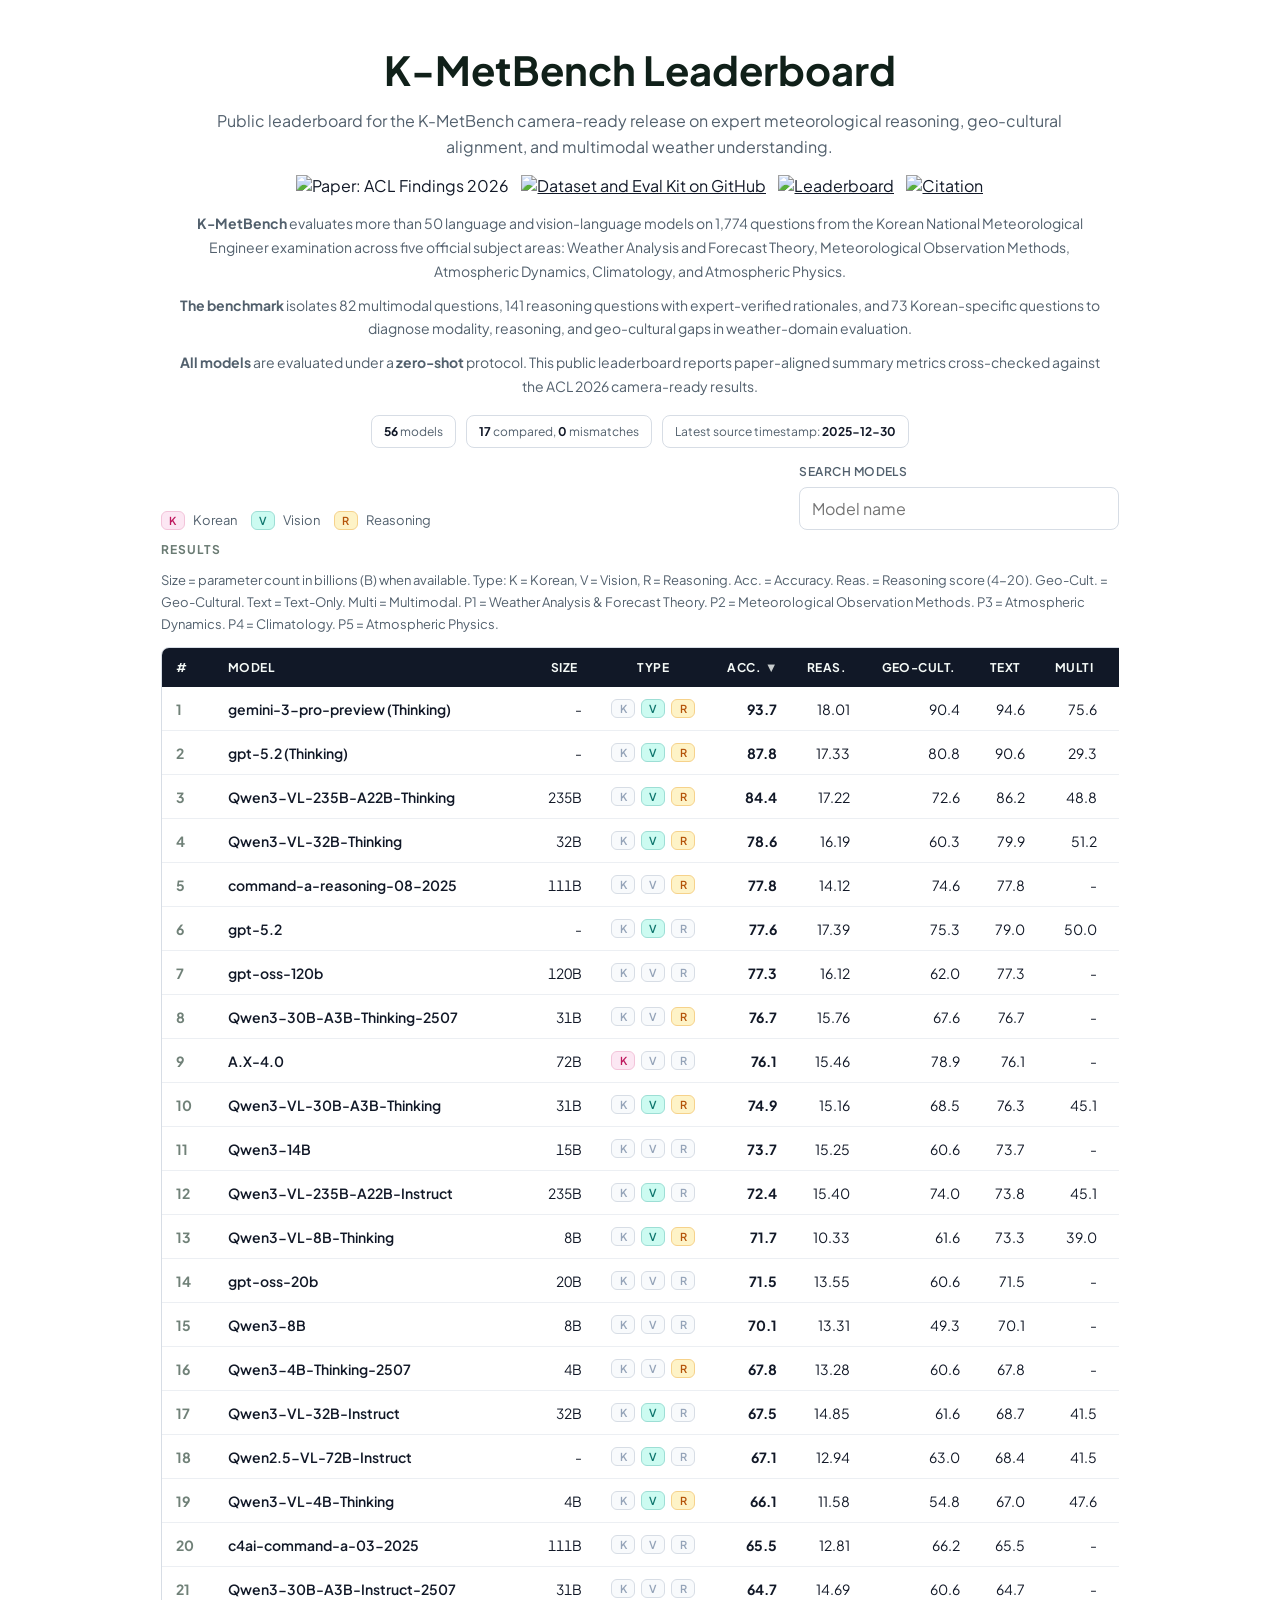
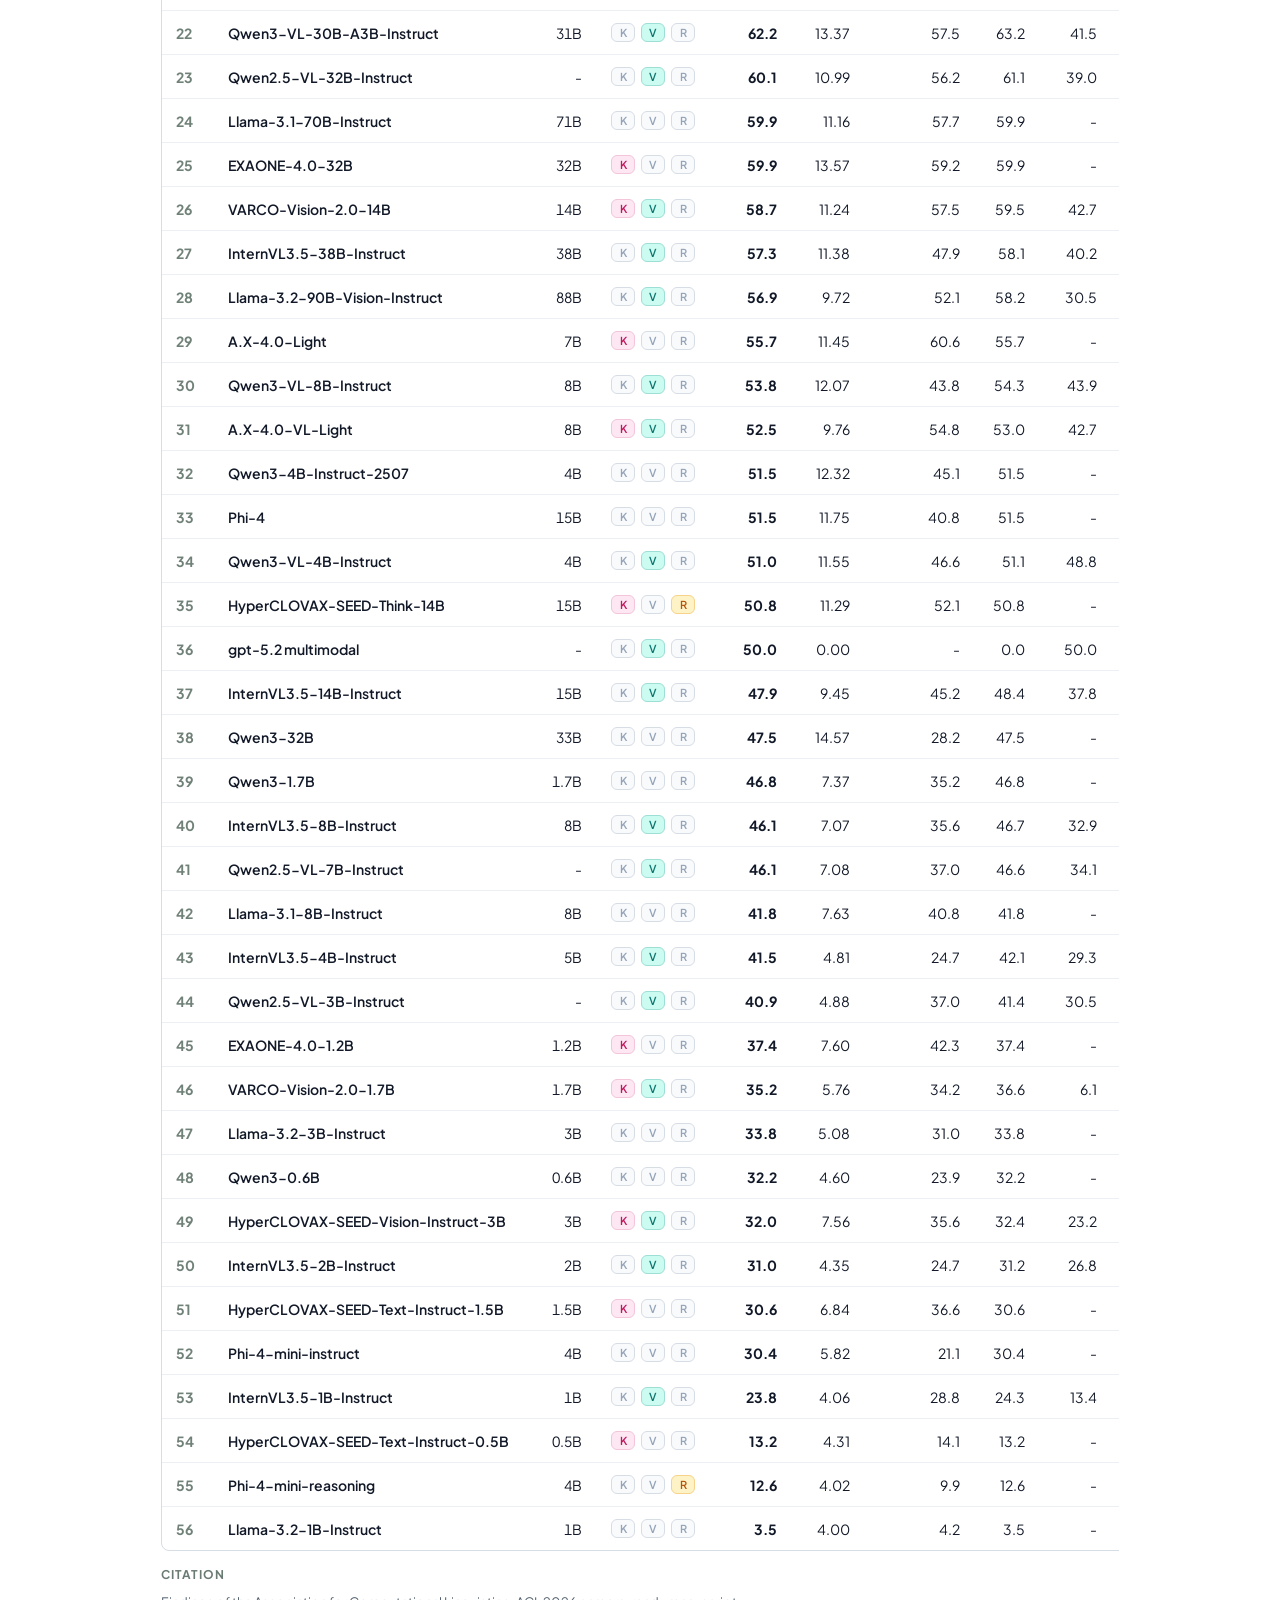
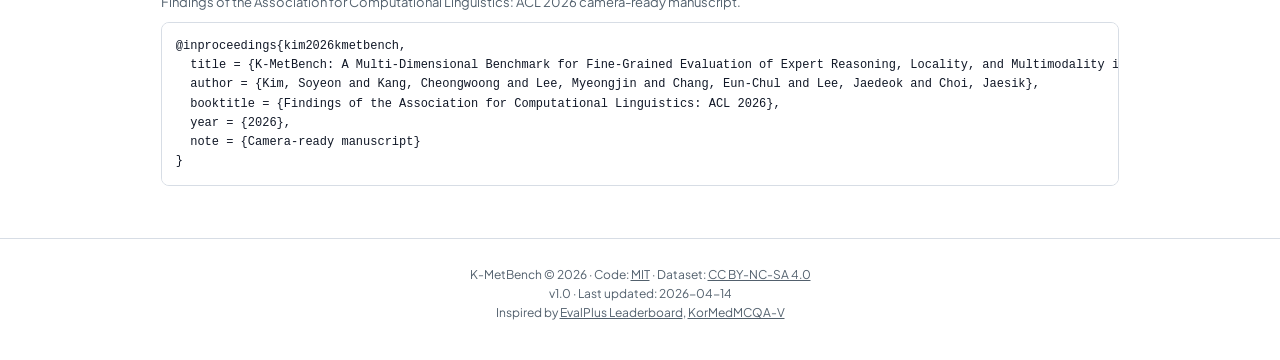
==== index.html @ 6b0b4abe "Update leaderboard copy, type tags, and size column" ====
<!DOCTYPE html>
<html lang="en">
  <head>
    <meta charset="utf-8" />
    <meta name="viewport" content="width=device-width, initial-scale=1" />
    <title>K-MetBench Leaderboard</title>
    <link rel="preconnect" href="https://fonts.googleapis.com" />
    <link rel="preconnect" href="https://fonts.gstatic.com" crossorigin />
    <link
      href="https://fonts.googleapis.com/css2?family=Plus+Jakarta+Sans:wght@400;500;600;700&display=swap"
      rel="stylesheet"
    />
    <link rel="stylesheet" href="./site.css" />
  </head>
  <body>
    <main id="content" class="page-shell">
      <h1>K-MetBench Leaderboard</h1>
      <p class="subtitle">
        Public leaderboard for the K-MetBench camera-ready release on expert meteorological
        reasoning, geo-cultural alignment, and multimodal weather understanding.
      </p>

      <div class="badge-row" aria-label="Resource links">
        <span class="badge-image">
          <img
            src="https://img.shields.io/badge/Paper-ACL_Findings_2026-B31B1B.svg?style=for-the-badge"
            alt="Paper: ACL Findings 2026"
          />
        </span>
        <a href="https://github.com/kmetbench/kmetbench-release">
          <img
            src="https://img.shields.io/badge/Dataset%2BEval-GitHub-181717.svg?style=for-the-badge"
            alt="Dataset and Eval Kit on GitHub"
          />
        </a>
        <a href="https://github.com/kmetbench/kmetbench.github.io">
          <img
            src="https://img.shields.io/badge/Leaderboard-GitHub_Pages-0f766e.svg?style=for-the-badge"
            alt="Leaderboard"
          />
        </a>
        <a href="#citation">
          <img
            src="https://img.shields.io/badge/Citation-BibTeX-2563eb.svg?style=for-the-badge"
            alt="Citation"
          />
        </a>
      </div>

      <section class="intro-copy" aria-label="Benchmark overview">
        <p>
          <strong>K-MetBench</strong> evaluates more than 50 language and vision-language models on
          1,774 questions from the Korean National Meteorological Engineer examination across five
          official subject areas: Weather Analysis and Forecast Theory, Meteorological Observation
          Methods, Atmospheric Dynamics, Climatology, and Atmospheric Physics.
        </p>
        <p>
          <strong>The benchmark</strong> isolates 82 multimodal questions, 141 reasoning questions
          with expert-verified rationales, and 73 Korean-specific questions to diagnose modality,
          reasoning, and geo-cultural gaps in weather-domain evaluation.
        </p>
        <p>
          <strong>All models</strong> are evaluated under a <strong>zero-shot</strong> protocol.
          This public leaderboard reports paper-aligned summary metrics cross-checked against the
          ACL 2026 camera-ready results.
        </p>
      </section>

      <div class="meta-strip" id="meta-strip"></div>

      <section class="results-section" aria-labelledby="results-heading">
        <div class="controls-row">
          <div class="legend" aria-label="Type tags">
            <span class="legend-entry"><span class="type-pill type-pill--k">K</span> Korean</span>
            <span class="legend-entry"><span class="type-pill type-pill--v">V</span> Vision</span>
            <span class="legend-entry"
              ><span class="type-pill type-pill--r">R</span> Reasoning</span
            >
          </div>
          <label class="search">
            <span>Search models</span>
            <input id="search-input" type="search" placeholder="Model name" />
          </label>
        </div>

        <div class="section-label" id="results-heading">Results</div>
        <p class="results-note">
          Size = parameter count in billions (B) when available. Type: K = Korean, V = Vision, R =
          Reasoning. Acc. = Accuracy. Reas. = Reasoning score (4-20). Geo-Cult. = Geo-Cultural.
          Text = Text-Only. Multi = Multimodal. P1 = Weather Analysis &amp; Forecast Theory. P2 =
          Meteorological Observation Methods. P3 = Atmospheric Dynamics. P4 = Climatology. P5 =
          Atmospheric Physics.
        </p>

        <div class="table-scroll-wrapper">
          <table id="lb-table">
            <thead>
              <tr>
                <th data-sort="rank">#<span class="sort-arrow"></span></th>
                <th data-sort="display_model_name">Model<span class="sort-arrow"></span></th>
                <th data-sort="model_size_b">Size<span class="sort-arrow"></span></th>
                <th class="type-header">Type</th>
                <th data-sort="accuracy_pct">Acc.<span class="sort-arrow"></span></th>
                <th data-sort="reasoning_total">Reas.<span class="sort-arrow"></span></th>
                <th data-sort="korean_pct">Geo-Cult.<span class="sort-arrow"></span></th>
                <th data-sort="text_pct">Text<span class="sort-arrow"></span></th>
                <th data-sort="multimodal_pct">Multi<span class="sort-arrow"></span></th>
                <th data-sort="part1_pct">P1<span class="sort-arrow"></span></th>
                <th data-sort="part2_pct">P2<span class="sort-arrow"></span></th>
                <th data-sort="part3_pct">P3<span class="sort-arrow"></span></th>
                <th data-sort="part4_pct">P4<span class="sort-arrow"></span></th>
                <th data-sort="part5_pct">P5<span class="sort-arrow"></span></th>
              </tr>
            </thead>
            <tbody id="leaderboard-body"></tbody>
          </table>
        </div>
      </section>

      <section class="citation-section" id="citation" aria-labelledby="citation-heading">
        <div class="section-label" id="citation-heading">Citation</div>
        <p class="citation-note">
          Findings of the Association for Computational Linguistics: ACL 2026 camera-ready
          manuscript.
        </p>
        <pre id="citation-block"></pre>
      </section>
    </main>

    <footer class="footer">
      <p>
        K-MetBench &copy; 2026 &middot; Code:
        <a href="https://github.com/kmetbench/kmetbench-release/blob/main/LICENSE">MIT</a>
        &middot; Dataset:
        <a href="https://huggingface.co/datasets/soyeonbot/K-MetBench">CC BY-NC-SA 4.0</a>
      </p>
      <p>v1.0 &middot; Last updated: 2026-04-14</p>
      <p>
        Inspired by
        <a href="https://evalplus.github.io/leaderboard.html">EvalPlus Leaderboard</a>,
        <a href="https://kormedmcqa-v.github.io/">KorMedMCQA-V</a>
      </p>
    </footer>

    <script src="./site.js" defer></script>
  </body>
</html>
---- site.css ----
:root {
  color-scheme: light;
  --bg: #ffffff;
  --surface: #ffffff;
  --surface-soft: #f6f7f8;
  --ink: #111827;
  --muted: #52606d;
  --line: #d7dde5;
  --header: #111827;
  --header-hover: #1f2937;
  --accent: #0f766e;
  --korean: #be185d;
  --vision: #0f766e;
  --reasoning: #b45309;
  --ok: #0f766e;
  --warn: #b91c1c;
}

* {
  box-sizing: border-box;
}

body {
  margin: 0;
  font-family: "Plus Jakarta Sans", Inter, "Noto Sans KR", Arial, sans-serif;
  background: var(--bg);
  color: var(--ink);
}

a {
  color: inherit;
}

.page-shell {
  width: min(78%, 1380px);
  margin: 0 auto;
  padding: 48px 20px 28px;
  display: flex;
  flex-direction: column;
  align-items: center;
  gap: 16px;
}

h1 {
  margin: 0;
  text-align: center;
  font-size: 40px;
  line-height: 1.1;
  font-weight: 700;
  color: #102019;
}

.subtitle,
.intro-copy,
.results-note,
.citation-note,
.footer p {
  color: var(--muted);
}

.subtitle {
  margin: 0;
  max-width: 880px;
  text-align: center;
  font-size: 16px;
  line-height: 1.6;
}

.badge-row {
  display: flex;
  flex-wrap: wrap;
  justify-content: center;
  gap: 12px;
}

.badge-row a,
.badge-image {
  display: inline-flex;
}

.badge-row img {
  max-width: 100%;
  height: auto;
}

.intro-copy,
.meta-strip,
.results-section,
.citation-section {
  width: 100%;
}

.intro-copy {
  max-width: 920px;
  display: flex;
  flex-direction: column;
  gap: 10px;
}

.intro-copy p {
  margin: 0;
  font-size: 14px;
  line-height: 1.7;
  text-align: center;
}

.meta-strip {
  display: flex;
  flex-wrap: wrap;
  justify-content: center;
  gap: 10px;
}

.meta-pill {
  border: 1px solid var(--line);
  border-radius: 8px;
  background: var(--surface);
  padding: 8px 12px;
  font-size: 12px;
  color: var(--muted);
}

.meta-pill strong {
  color: var(--ink);
}

.meta-pill__status {
  color: var(--ok);
  font-weight: 700;
  text-transform: uppercase;
}

.meta-pill__status.is-mismatch {
  color: var(--warn);
}

.results-section,
.citation-section {
  display: flex;
  flex-direction: column;
  gap: 12px;
}

.controls-row {
  display: flex;
  justify-content: space-between;
  align-items: flex-end;
  gap: 16px;
  flex-wrap: wrap;
}

.legend {
  display: flex;
  flex-wrap: wrap;
  gap: 14px;
  font-size: 13px;
  color: var(--muted);
}

.legend-entry {
  display: inline-flex;
  align-items: center;
  gap: 8px;
}

.search {
  width: min(320px, 100%);
}

.search span {
  display: block;
  margin-bottom: 8px;
  font-size: 12px;
  font-weight: 600;
  letter-spacing: 0.04em;
  text-transform: uppercase;
  color: var(--muted);
}

.search input {
  width: 100%;
  border: 1px solid var(--line);
  border-radius: 8px;
  background: var(--surface);
  padding: 10px 12px;
  font: inherit;
  color: var(--ink);
}

.section-label {
  font-size: 12px;
  font-weight: 700;
  letter-spacing: 0.08em;
  text-transform: uppercase;
  color: #6a7b73;
}

.results-note {
  margin: 0;
  font-size: 13px;
  line-height: 1.7;
}

.table-scroll-wrapper {
  width: 100%;
  overflow-x: auto;
}

#lb-table {
  width: 100%;
  min-width: 1260px;
  border-collapse: separate;
  border-spacing: 0;
  border: 1px solid var(--line);
  border-radius: 8px;
  overflow: hidden;
  background: var(--surface);
}

#lb-table thead th {
  background: var(--header);
  color: #f5faf7;
  font-size: 12px;
  font-weight: 700;
  letter-spacing: 0.04em;
  text-transform: uppercase;
  padding: 12px 14px;
  border: 0;
  white-space: nowrap;
  text-align: right;
  cursor: pointer;
  user-select: none;
}

#lb-table thead th:hover {
  background: var(--header-hover);
}

#lb-table thead th:nth-child(1),
#lb-table thead th:nth-child(2) {
  text-align: left;
}

#lb-table thead th:nth-child(3) {
  text-align: right;
}

#lb-table thead th.type-header {
  text-align: center;
  cursor: default;
}

#lb-table tbody td {
  padding: 12px 14px;
  border-bottom: 1px solid #eceff3;
  vertical-align: middle;
  text-align: right;
  font-size: 14px;
  white-space: nowrap;
}

#lb-table tbody td:nth-child(1),
#lb-table tbody td:nth-child(2) {
  text-align: left;
}

#lb-table tbody td.size-cell {
  font-variant-numeric: tabular-nums;
}

#lb-table tbody td.type-cell {
  text-align: center;
}

#lb-table tbody tr:hover {
  background: var(--surface-soft);
}

#lb-table tbody tr:last-child td {
  border-bottom: 0;
}

.sort-arrow {
  margin-left: 4px;
  font-size: 10px;
  opacity: 0.8;
}

.rank-cell {
  width: 52px;
  color: #708178;
  font-weight: 700;
}

.model-cell {
  min-width: 250px;
}

.model-name {
  display: block;
  font-weight: 600;
  color: var(--ink);
}

.type-tags {
  display: flex;
  flex-wrap: wrap;
  justify-content: center;
  gap: 6px;
}

.type-pill {
  display: inline-flex;
  align-items: center;
  justify-content: center;
  border-radius: 6px;
  min-width: 24px;
  padding: 2px 7px;
  border: 1px solid var(--line);
  font-size: 11px;
  font-weight: 600;
}

.type-pill--k {
  border-color: #f3c4da;
  background: #fce7f3;
  color: var(--korean);
}

.type-pill--v {
  border-color: #9dded5;
  background: #ccfbf1;
  color: var(--vision);
}

.type-pill--r {
  border-color: #f6d28b;
  background: #fef3c7;
  color: var(--reasoning);
}

.type-pill--off {
  background: #f8fafc;
  color: #94a3b8;
}

.metric-strong {
  font-weight: 700;
}

.muted {
  color: var(--muted);
}

.citation-note {
  margin: 0;
  font-size: 13px;
}

#citation-block {
  margin: 0;
  width: 100%;
  overflow-x: auto;
  border: 1px solid var(--line);
  border-radius: 8px;
  background: var(--surface);
  padding: 14px;
  font-family: ui-monospace, SFMono-Regular, Menlo, Consolas, monospace;
  font-size: 12px;
  line-height: 1.6;
}

.footer {
  border-top: 1px solid var(--line);
  width: 100%;
  margin-top: 24px;
  padding: 24px 20px 36px;
  text-align: center;
}

.footer p {
  margin: 4px 0;
  font-size: 12px;
}

@media (max-width: 1200px) {
  .page-shell {
    width: min(96%, 1380px);
  }
}

@media (max-width: 720px) {
  .page-shell {
    padding: 32px 14px 20px;
    gap: 14px;
  }

  h1 {
    font-size: 30px;
  }

  .subtitle {
    font-size: 14px;
  }

  .intro-copy p,
  .results-note {
    font-size: 13px;
  }

  .controls-row {
    align-items: stretch;
  }

  .search {
    width: 100%;
  }

  #lb-table tbody td,
  #lb-table thead th {
    padding: 10px 12px;
  }
}
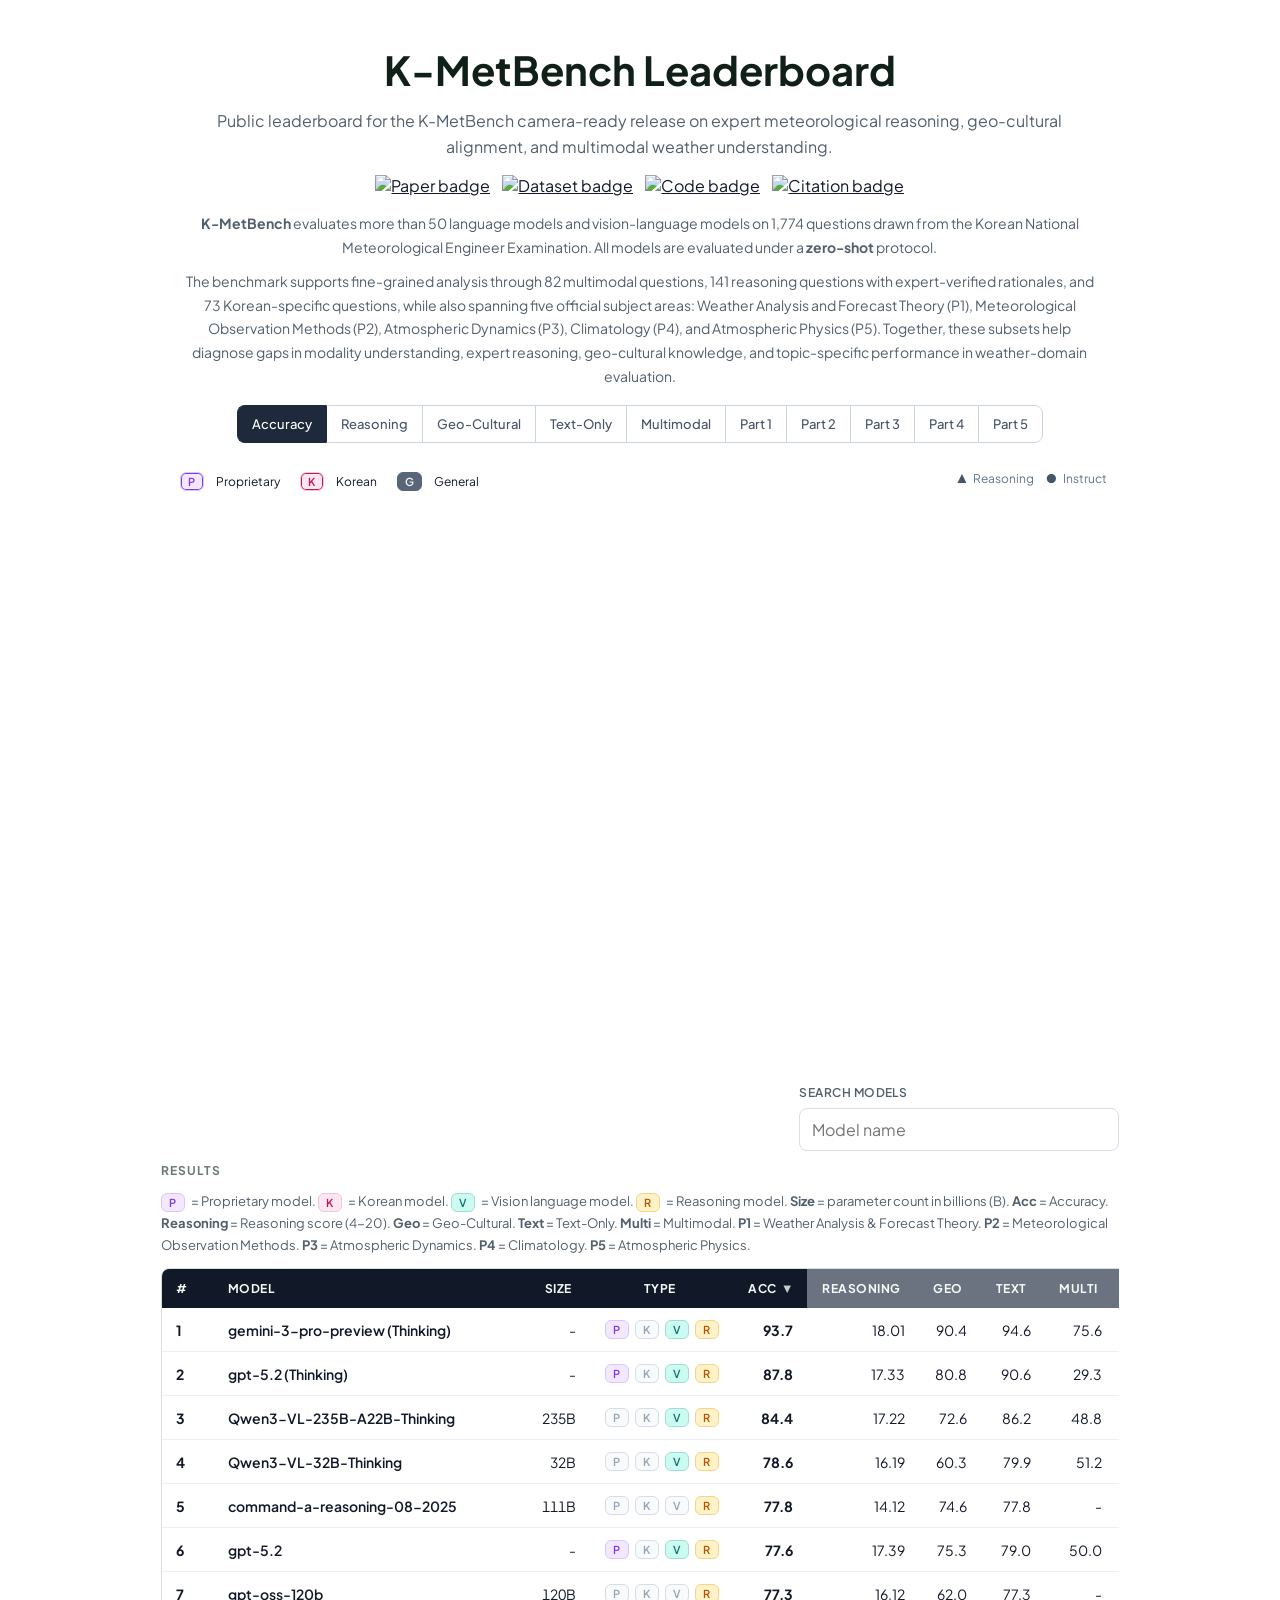
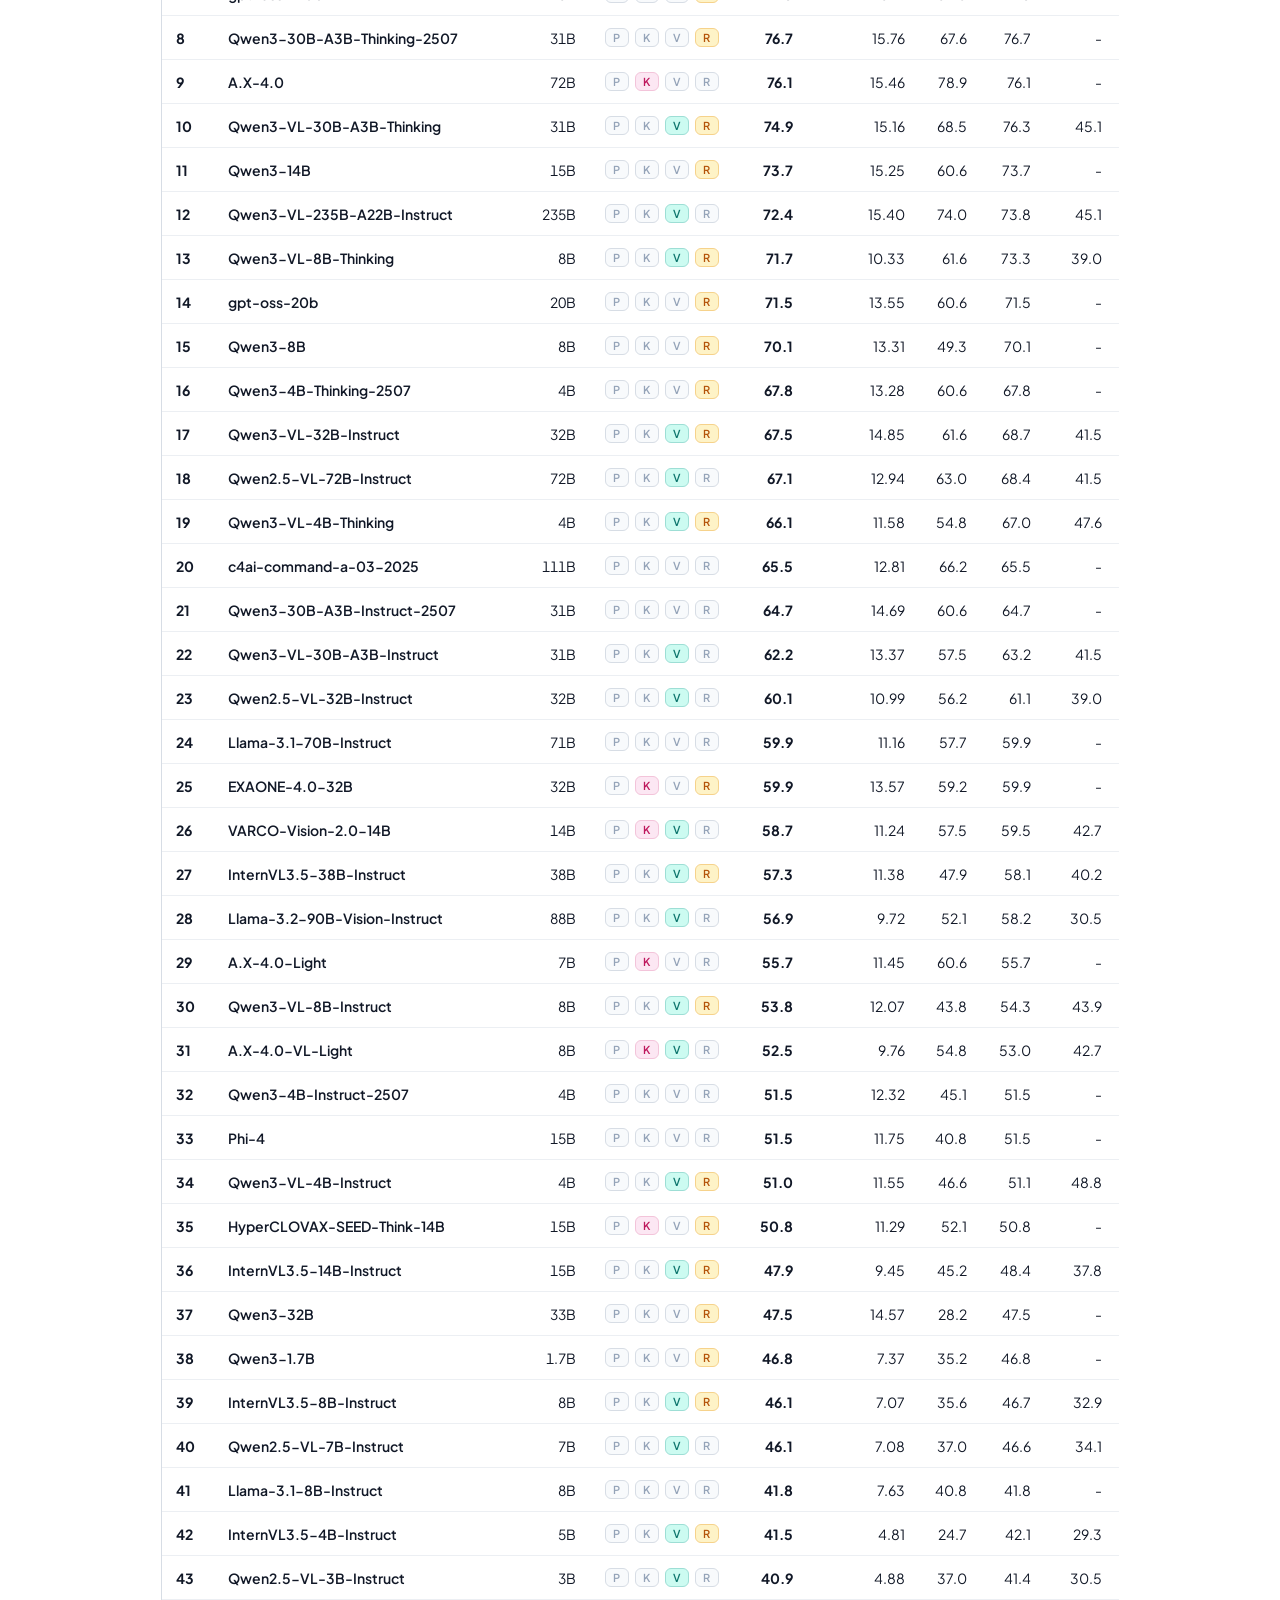
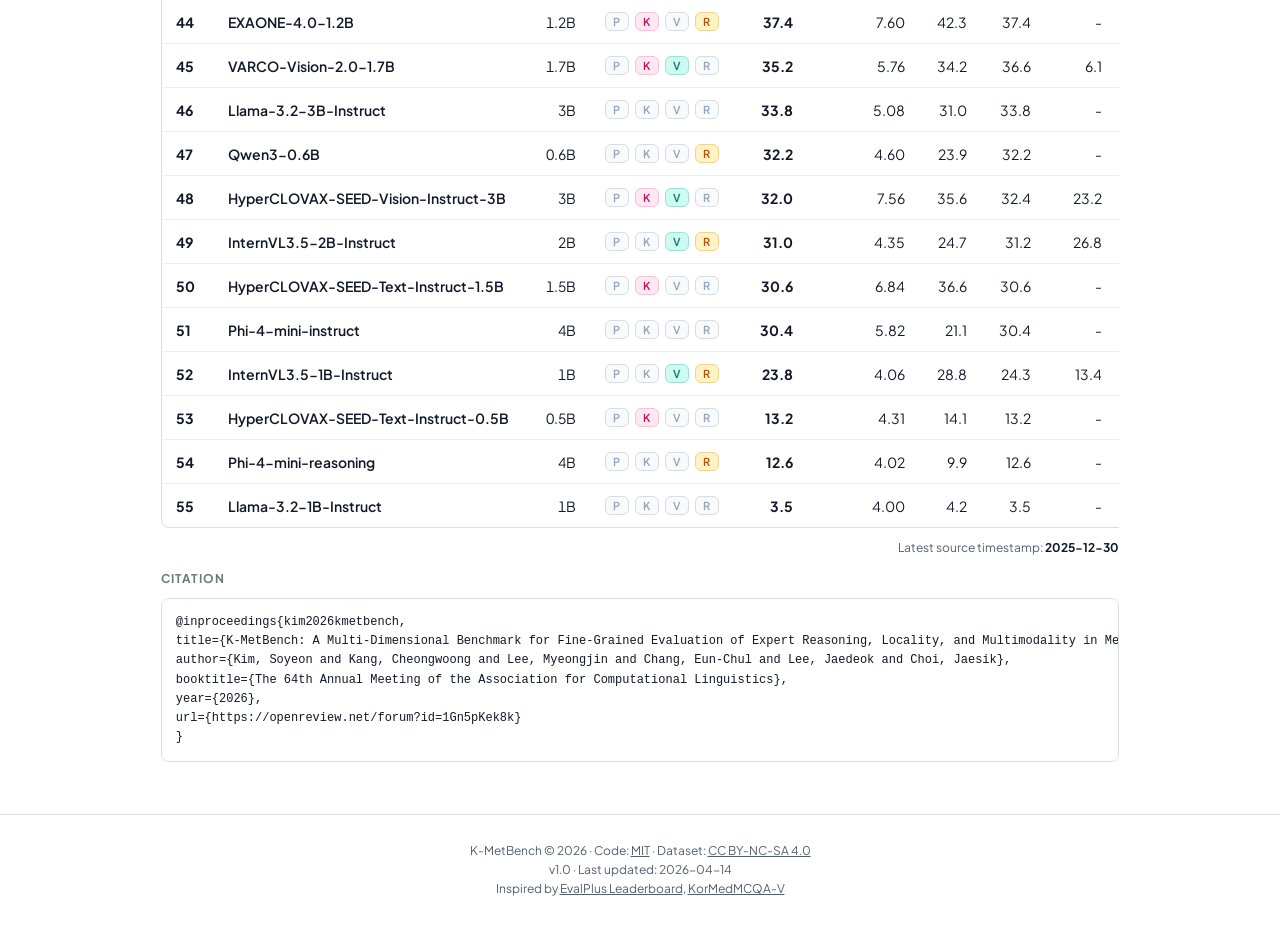
==== commit 0a0d50f0: "feat: update leaderboard site" ====
--- a/index.html
+++ b/index.html
@@ -10,6 +10,7 @@
       href="https://fonts.googleapis.com/css2?family=Plus+Jakarta+Sans:wght@400;500;600;700&display=swap"
       rel="stylesheet"
     />
+    <script src="https://cdn.jsdelivr.net/npm/echarts@5.5.1/dist/echarts.min.js"></script>
     <link rel="stylesheet" href="./site.css" />
   </head>
   <body>
@@ -21,76 +22,115 @@
       </p>
 
       <div class="badge-row" aria-label="Resource links">
-        <span class="badge-image">
+        <a href="https://openreview.net/forum?id=1Gn5pKek8k">
           <img
-            src="https://img.shields.io/badge/Paper-ACL_Findings_2026-B31B1B.svg?style=for-the-badge"
-            alt="Paper: ACL Findings 2026"
+            src="https://img.shields.io/badge/Paper-ACL%202026-4285F4.svg?style=for-the-badge"
+            alt="Paper badge"
           />
-        </span>
+        </a>
+        <a href="https://huggingface.co/datasets/soyeonbot/K-MetBench">
+          <img
+            src="https://img.shields.io/badge/Dataset-HuggingFace-EA4335.svg?style=for-the-badge"
+            alt="Dataset badge"
+          />
+        </a>
         <a href="https://github.com/kmetbench/kmetbench-release">
           <img
-            src="https://img.shields.io/badge/Dataset%2BEval-GitHub-181717.svg?style=for-the-badge"
-            alt="Dataset and Eval Kit on GitHub"
-          />
-        </a>
-        <a href="https://github.com/kmetbench/kmetbench.github.io">
-          <img
-            src="https://img.shields.io/badge/Leaderboard-GitHub_Pages-0f766e.svg?style=for-the-badge"
-            alt="Leaderboard"
+            src="https://img.shields.io/badge/Code-GitHub-FBBC05.svg?style=for-the-badge"
+            alt="Code badge"
           />
         </a>
         <a href="#citation">
           <img
-            src="https://img.shields.io/badge/Citation-BibTeX-2563eb.svg?style=for-the-badge"
-            alt="Citation"
+            src="https://img.shields.io/badge/Citation-BibTeX-34A853.svg?style=for-the-badge"
+            alt="Citation badge"
           />
         </a>
       </div>
 
       <section class="intro-copy" aria-label="Benchmark overview">
         <p>
-          <strong>K-MetBench</strong> evaluates more than 50 language and vision-language models on
-          1,774 questions from the Korean National Meteorological Engineer examination across five
-          official subject areas: Weather Analysis and Forecast Theory, Meteorological Observation
-          Methods, Atmospheric Dynamics, Climatology, and Atmospheric Physics.
+          <strong>K-MetBench</strong> evaluates more than 50 language models and vision-language
+          models on 1,774 questions drawn from the Korean National Meteorological Engineer
+          Examination. All models are evaluated under a <strong>zero-shot</strong> protocol.
         </p>
         <p>
-          <strong>The benchmark</strong> isolates 82 multimodal questions, 141 reasoning questions
-          with expert-verified rationales, and 73 Korean-specific questions to diagnose modality,
-          reasoning, and geo-cultural gaps in weather-domain evaluation.
-        </p>
-        <p>
-          <strong>All models</strong> are evaluated under a <strong>zero-shot</strong> protocol.
-          This public leaderboard reports paper-aligned summary metrics cross-checked against the
-          ACL 2026 camera-ready results.
+          The benchmark supports fine-grained analysis through 82 multimodal
+          questions, 141 reasoning questions with expert-verified rationales, and 73
+          Korean-specific questions, while also spanning five official subject areas: Weather
+          Analysis and Forecast Theory (P1), Meteorological Observation Methods (P2), Atmospheric
+          Dynamics (P3), Climatology (P4), and Atmospheric Physics (P5). Together, these subsets
+          help diagnose gaps in modality understanding, expert reasoning, geo-cultural knowledge,
+          and topic-specific performance in weather-domain evaluation.
         </p>
       </section>
 
-      <div class="meta-strip" id="meta-strip"></div>
+      <section class="plot-section" aria-label="Scaling plot">
+        <div class="plot-tabs" id="plot-tabs" role="tablist" aria-label="Leaderboard metrics"></div>
+        <div class="plot-frame">
+          <div class="plot-copy">
+            <p class="plot-subtitle" id="plot-subtitle">Loading leaderboard metrics...</p>
+          </div>
+          <div class="plot-surface" id="plot-surface">
+            <div id="chart-container" role="img" aria-label="Scatter plot of parameter count and leaderboard metric"></div>
+            <div id="plot-filter-bar" aria-label="Model filters">
+              <button type="button" class="legend-entry legend-filter" data-type-filter="p" aria-pressed="true">
+                <span class="type-pill type-pill--p results-note-pill">P</span> Proprietary
+              </button>
+              <button type="button" class="legend-entry legend-filter" data-type-filter="k" aria-pressed="true">
+                <span class="type-pill type-pill--k results-note-pill">K</span> Korean
+              </button>
+              <button type="button" class="legend-entry legend-filter" data-type-filter="g" aria-pressed="true">
+                <span class="type-pill type-pill--g results-note-pill">G</span> General
+              </button>
+            </div>
+            <div id="shape-legend" aria-hidden="true">
+              <span><span class="shape-legend-symbol shape-legend-symbol--reasoning">▲</span> Reasoning</span>
+              <span><span class="shape-legend-symbol shape-legend-symbol--instruct">●</span> Instruct</span>
+            </div>
+          </div>
+        </div>
+      </section>
 
       <section class="results-section" aria-labelledby="results-heading">
         <div class="controls-row">
-          <div class="legend" aria-label="Type tags">
-            <span class="legend-entry"><span class="type-pill type-pill--k">K</span> Korean</span>
-            <span class="legend-entry"><span class="type-pill type-pill--v">V</span> Vision</span>
-            <span class="legend-entry"
-              ><span class="type-pill type-pill--r">R</span> Reasoning</span
-            >
-          </div>
           <label class="search">
             <span>Search models</span>
             <input id="search-input" type="search" placeholder="Model name" />
           </label>
         </div>
-
         <div class="section-label" id="results-heading">Results</div>
-        <p class="results-note">
-          Size = parameter count in billions (B) when available. Type: K = Korean, V = Vision, R =
-          Reasoning. Acc. = Accuracy. Reas. = Reasoning score (4-20). Geo-Cult. = Geo-Cultural.
-          Text = Text-Only. Multi = Multimodal. P1 = Weather Analysis &amp; Forecast Theory. P2 =
-          Meteorological Observation Methods. P3 = Atmospheric Dynamics. P4 = Climatology. P5 =
-          Atmospheric Physics.
-        </p>
+        <div class="results-copy">
+          <p class="results-note">
+            <button type="button" class="results-note-sort" data-type-sort="p" aria-pressed="false">
+              <span class="type-pill type-pill--p results-note-pill">P</span>
+            </button>
+            = Proprietary model.
+            <button type="button" class="results-note-sort" data-type-sort="k" aria-pressed="false">
+              <span class="type-pill type-pill--k results-note-pill">K</span>
+            </button>
+            = Korean model.
+            <button type="button" class="results-note-sort" data-type-sort="v" aria-pressed="false">
+              <span class="type-pill type-pill--v results-note-pill">V</span>
+            </button>
+            = Vision language model.
+            <button type="button" class="results-note-sort" data-type-sort="r" aria-pressed="false">
+              <span class="type-pill type-pill--r results-note-pill">R</span>
+            </button>
+            = Reasoning model.
+            <strong>Size</strong> = parameter count in billions (B).
+            <strong>Acc</strong> = Accuracy.
+            <strong>Reasoning</strong> = Reasoning score (4-20).
+            <strong>Geo</strong> = Geo-Cultural.
+            <strong>Text</strong> = Text-Only.
+            <strong>Multi</strong> = Multimodal.
+            <strong>P1</strong> = Weather Analysis &amp; Forecast Theory.
+            <strong>P2</strong> = Meteorological Observation Methods.
+            <strong>P3</strong> = Atmospheric Dynamics.
+            <strong>P4</strong> = Climatology.
+            <strong>P5</strong> = Atmospheric Physics.
+          </p>
+        </div>
 
         <div class="table-scroll-wrapper">
           <table id="lb-table">
@@ -99,10 +139,10 @@
                 <th data-sort="rank">#<span class="sort-arrow"></span></th>
                 <th data-sort="display_model_name">Model<span class="sort-arrow"></span></th>
                 <th data-sort="model_size_b">Size<span class="sort-arrow"></span></th>
-                <th class="type-header">Type</th>
-                <th data-sort="accuracy_pct">Acc.<span class="sort-arrow"></span></th>
-                <th data-sort="reasoning_total">Reas.<span class="sort-arrow"></span></th>
-                <th data-sort="korean_pct">Geo-Cult.<span class="sort-arrow"></span></th>
+                <th class="type-header" data-sort="type_sort_key">Type<span class="sort-arrow"></span></th>
+                <th data-sort="accuracy_pct">Acc<span class="sort-arrow"></span></th>
+                <th data-sort="reasoning_total">Reasoning<span class="sort-arrow"></span></th>
+                <th data-sort="korean_pct">Geo<span class="sort-arrow"></span></th>
                 <th data-sort="text_pct">Text<span class="sort-arrow"></span></th>
                 <th data-sort="multimodal_pct">Multi<span class="sort-arrow"></span></th>
                 <th data-sort="part1_pct">P1<span class="sort-arrow"></span></th>
@@ -115,14 +155,12 @@
             <tbody id="leaderboard-body"></tbody>
           </table>
         </div>
+
+        <div class="meta-strip" id="meta-strip"></div>
       </section>
 
       <section class="citation-section" id="citation" aria-labelledby="citation-heading">
         <div class="section-label" id="citation-heading">Citation</div>
-        <p class="citation-note">
-          Findings of the Association for Computational Linguistics: ACL 2026 camera-ready
-          manuscript.
-        </p>
         <pre id="citation-block"></pre>
       </section>
     </main>
--- a/site.css
+++ b/site.css
@@ -9,6 +9,7 @@
   --header: #111827;
   --header-hover: #1f2937;
   --accent: #0f766e;
+  --proprietary: #7c3aed;
   --korean: #be185d;
   --vision: #0f766e;
   --reasoning: #b45309;
@@ -73,8 +74,7 @@
   gap: 12px;
 }
 
-.badge-row a,
-.badge-image {
+.badge-row a {
   display: inline-flex;
 }
 
@@ -85,6 +85,7 @@
 
 .intro-copy,
 .meta-strip,
+.plot-section,
 .results-section,
 .citation-section {
   width: 100%;
@@ -107,17 +108,18 @@
 .meta-strip {
   display: flex;
   flex-wrap: wrap;
-  justify-content: center;
+  justify-content: flex-end;
   gap: 10px;
 }
 
 .meta-pill {
-  border: 1px solid var(--line);
-  border-radius: 8px;
-  background: var(--surface);
-  padding: 8px 12px;
+  border: 0;
+  border-radius: 0;
+  background: transparent;
+  padding: 0;
   font-size: 12px;
   color: var(--muted);
+  text-align: right;
 }
 
 .meta-pill strong {
@@ -135,16 +137,153 @@
 }
 
 .results-section,
+.plot-section,
 .citation-section {
   display: flex;
   flex-direction: column;
   gap: 12px;
 }
 
+.plot-tabs {
+  display: flex;
+  flex-wrap: nowrap;
+  gap: 0;
+  width: 100%;
+  justify-content: center;
+  overflow-x: auto;
+  padding-bottom: 4px;
+}
+
+.plot-tab {
+  flex: 0 0 auto;
+  border: 1px solid #cbd5e1;
+  border-right-width: 0;
+  border-radius: 0;
+  background: var(--surface);
+  padding: 10px 14px;
+  font: inherit;
+  font-size: 13px;
+  font-weight: 500;
+  color: #475569;
+  cursor: pointer;
+  white-space: nowrap;
+}
+
+.plot-tab:first-child {
+  border-radius: 8px 0 0 8px;
+}
+
+.plot-tab:last-child {
+  border-right-width: 1px;
+  border-radius: 0 8px 8px 0;
+}
+
+.plot-tab:hover {
+  background: #f8fafc;
+  color: #1e293b;
+}
+
+.plot-tab.is-active {
+  border-color: #1e293b;
+  background: #1e293b;
+  color: #ffffff;
+}
+
+.plot-tab.is-active + .plot-tab {
+  border-left-color: #1e293b;
+}
+
+.plot-tab.is-active:hover {
+  background: #1e293b;
+  color: #ffffff;
+}
+
+.plot-frame {
+  display: flex;
+  flex-direction: column;
+  gap: 10px;
+}
+
+.plot-copy {
+  display: flex;
+  flex-direction: column;
+  gap: 4px;
+  align-items: flex-start;
+  text-align: left;
+}
+
+.plot-title,
+.plot-subtitle {
+  margin: 0;
+}
+
+.plot-title {
+  font-size: 16px;
+  font-weight: 700;
+  color: var(--ink);
+}
+
+.plot-subtitle {
+  display: none;
+}
+
+.plot-surface {
+  position: relative;
+  width: 100%;
+  height: 600px;
+  overflow: hidden;
+}
+
+#chart-container {
+  width: 100%;
+  height: 100%;
+}
+
+#plot-filter-bar {
+  position: absolute;
+  top: 2px;
+  left: 12px;
+  display: flex;
+  gap: 12px;
+  z-index: 2;
+  font-size: 12px;
+  color: #64748b;
+}
+
+#shape-legend {
+  position: absolute;
+  top: 2px;
+  right: 12px;
+  display: flex;
+  gap: 12px;
+  font-size: 12px;
+  color: #64748b;
+  pointer-events: none;
+}
+
+.shape-legend-symbol {
+  display: inline-block;
+  margin-right: 4px;
+}
+
+.shape-legend-symbol--reasoning {
+  color: #475569;
+}
+
+.shape-legend-symbol--instruct {
+  color: #475569;
+}
+
+.results-copy {
+  display: flex;
+  flex-direction: column;
+  gap: 8px;
+}
+
 .controls-row {
   display: flex;
-  justify-content: space-between;
-  align-items: flex-end;
+  justify-content: flex-end;
+  align-items: flex-start;
   gap: 16px;
   flex-wrap: wrap;
 }
@@ -161,6 +300,46 @@
   display: inline-flex;
   align-items: center;
   gap: 8px;
+}
+
+.legend-filter {
+  border: 1px solid transparent;
+  border-radius: 8px;
+  background: transparent;
+  padding: 0;
+  font: inherit;
+  color: inherit;
+  cursor: pointer;
+}
+
+.legend-filter:hover {
+  color: var(--ink);
+}
+
+.legend-filter.is-active {
+  color: var(--ink);
+}
+
+.legend-filter.is-active .type-pill--k {
+  box-shadow: 0 0 0 1px #be185d inset;
+}
+
+.legend-filter.is-active .type-pill--p {
+  box-shadow: 0 0 0 1px #7c3aed inset;
+}
+
+.legend-filter.is-active .type-pill--g {
+  border-color: #596678;
+  background: #596678;
+  color: #f8fafc;
+}
+
+.legend-filter.is-active .type-pill--v {
+  box-shadow: 0 0 0 1px #0f766e inset;
+}
+
+.legend-filter.is-active .type-pill--r {
+  box-shadow: 0 0 0 1px #b45309 inset;
 }
 
 .search {
@@ -199,6 +378,41 @@
   margin: 0;
   font-size: 13px;
   line-height: 1.7;
+  text-align: left;
+}
+
+.results-section .section-label {
+  text-align: left;
+}
+
+.results-note-pill {
+  margin: 0 4px 0 6px;
+  vertical-align: middle;
+  min-width: 28px;
+  padding: 1px 8px;
+  font-size: 10px;
+  line-height: 1.2;
+}
+
+.results-note-sort {
+  border: 0;
+  background: transparent;
+  padding: 0;
+  font: inherit;
+  color: inherit;
+  cursor: pointer;
+}
+
+.results-note-sort .results-note-pill {
+  margin-left: 0;
+}
+
+.results-note-sort:hover .results-note-pill {
+  filter: brightness(0.98);
+}
+
+.results-note-sort.is-active .results-note-pill {
+  box-shadow: 0 0 0 1px rgba(15, 23, 42, 0.22) inset;
 }
 
 .table-scroll-wrapper {
@@ -218,7 +432,7 @@
 }
 
 #lb-table thead th {
-  background: var(--header);
+  background: #6b7280;
   color: #f5faf7;
   font-size: 12px;
   font-weight: 700;
@@ -232,7 +446,15 @@
   user-select: none;
 }
 
+#lb-table thead th:nth-child(-n + 5) {
+  background: var(--header);
+}
+
 #lb-table thead th:hover {
+  background: #4b5563;
+}
+
+#lb-table thead th:nth-child(-n + 5):hover {
   background: var(--header-hover);
 }
 
@@ -247,7 +469,6 @@
 
 #lb-table thead th.type-header {
   text-align: center;
-  cursor: default;
 }
 
 #lb-table tbody td {
@@ -257,19 +478,23 @@
   text-align: right;
   font-size: 14px;
   white-space: nowrap;
+  color: var(--ink);
 }
 
 #lb-table tbody td:nth-child(1),
 #lb-table tbody td:nth-child(2) {
   text-align: left;
+  color: var(--ink);
 }
 
 #lb-table tbody td.size-cell {
   font-variant-numeric: tabular-nums;
+  color: var(--ink);
 }
 
 #lb-table tbody td.type-cell {
   text-align: center;
+  color: var(--ink);
 }
 
 #lb-table tbody tr:hover {
@@ -327,6 +552,18 @@
   color: var(--korean);
 }
 
+.type-pill--p {
+  border-color: #d8c6fb;
+  background: #f3e8ff;
+  color: var(--proprietary);
+}
+
+.type-pill--g {
+  border-color: #cbd5e1;
+  background: #e2e8f0;
+  color: #94a3b8;
+}
+
 .type-pill--v {
   border-color: #9dded5;
   background: #ccfbf1;
@@ -404,8 +641,19 @@
   }
 
   .intro-copy p,
+  .plot-subtitle,
   .results-note {
     font-size: 13px;
+  }
+
+  .plot-tabs {
+    flex-wrap: nowrap;
+    overflow-x: auto;
+    padding-bottom: 4px;
+  }
+
+  .plot-tab {
+    flex: 0 0 auto;
   }
 
   .controls-row {
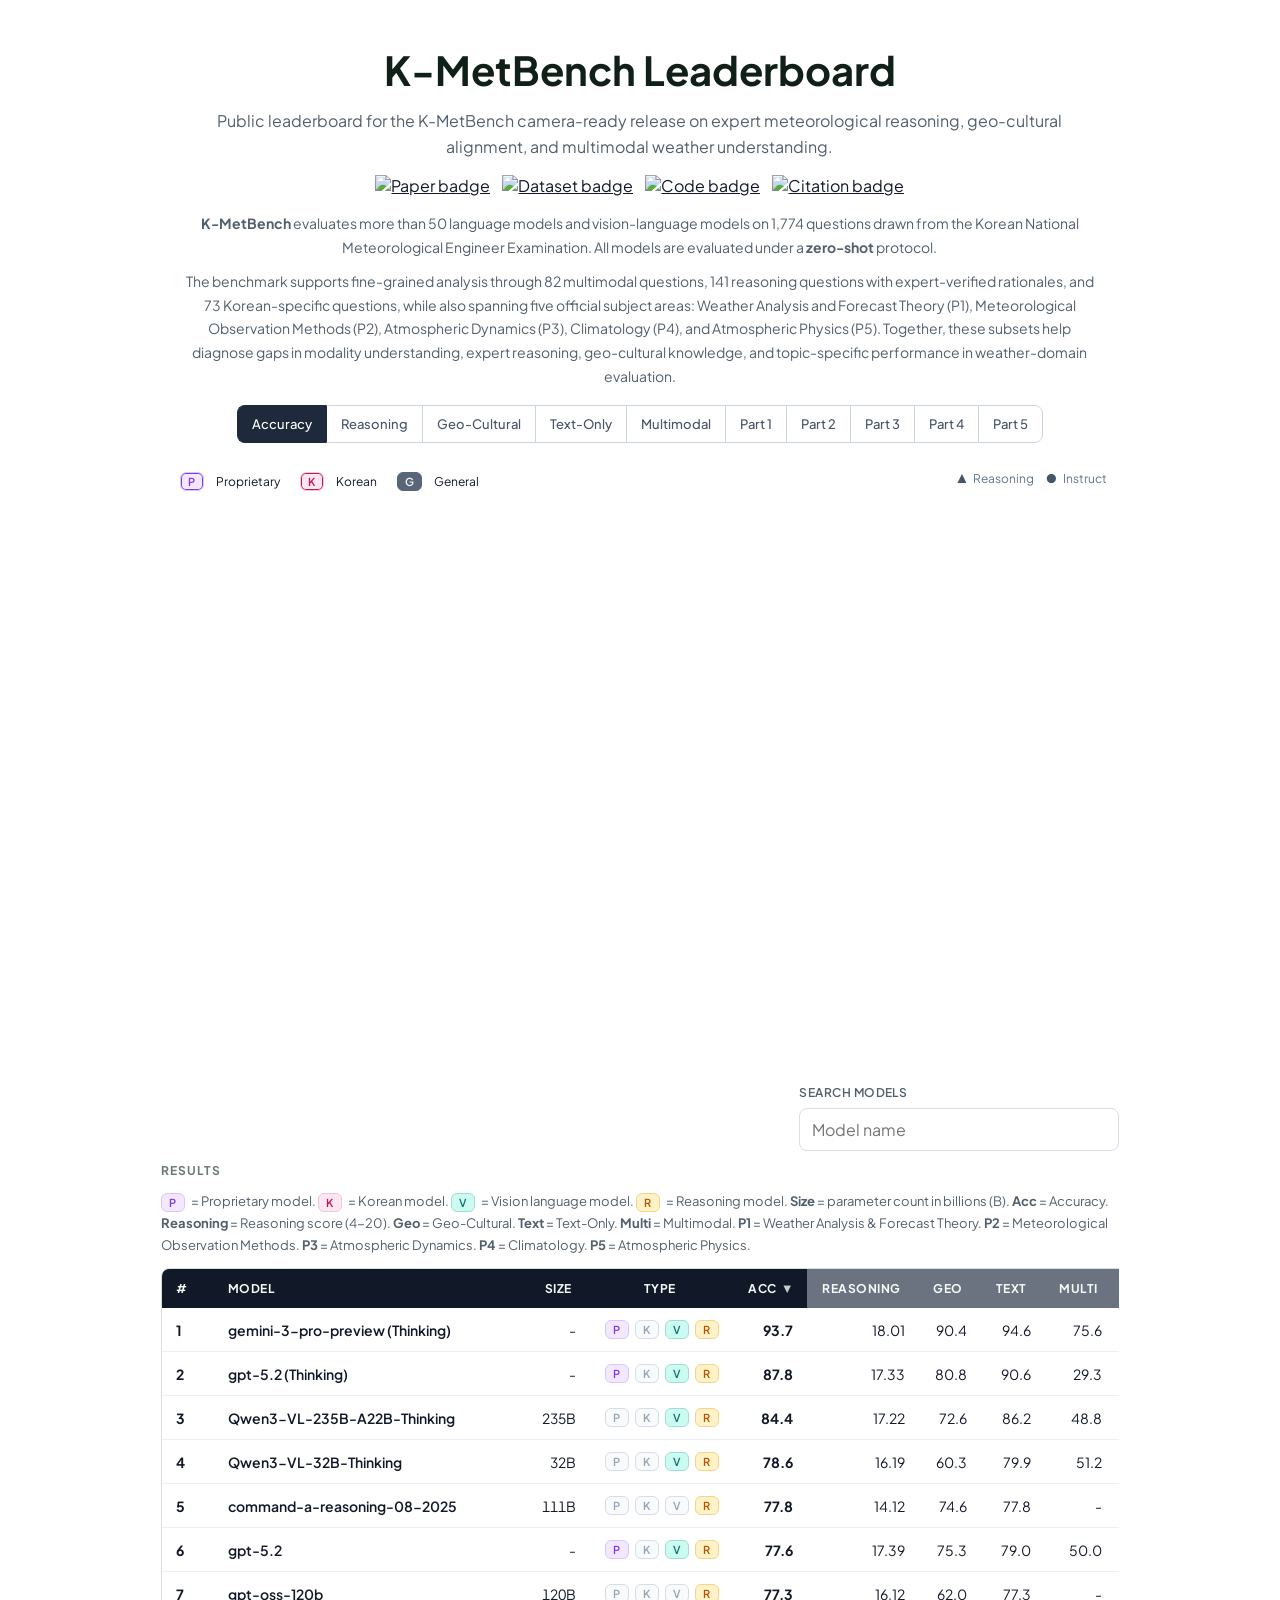
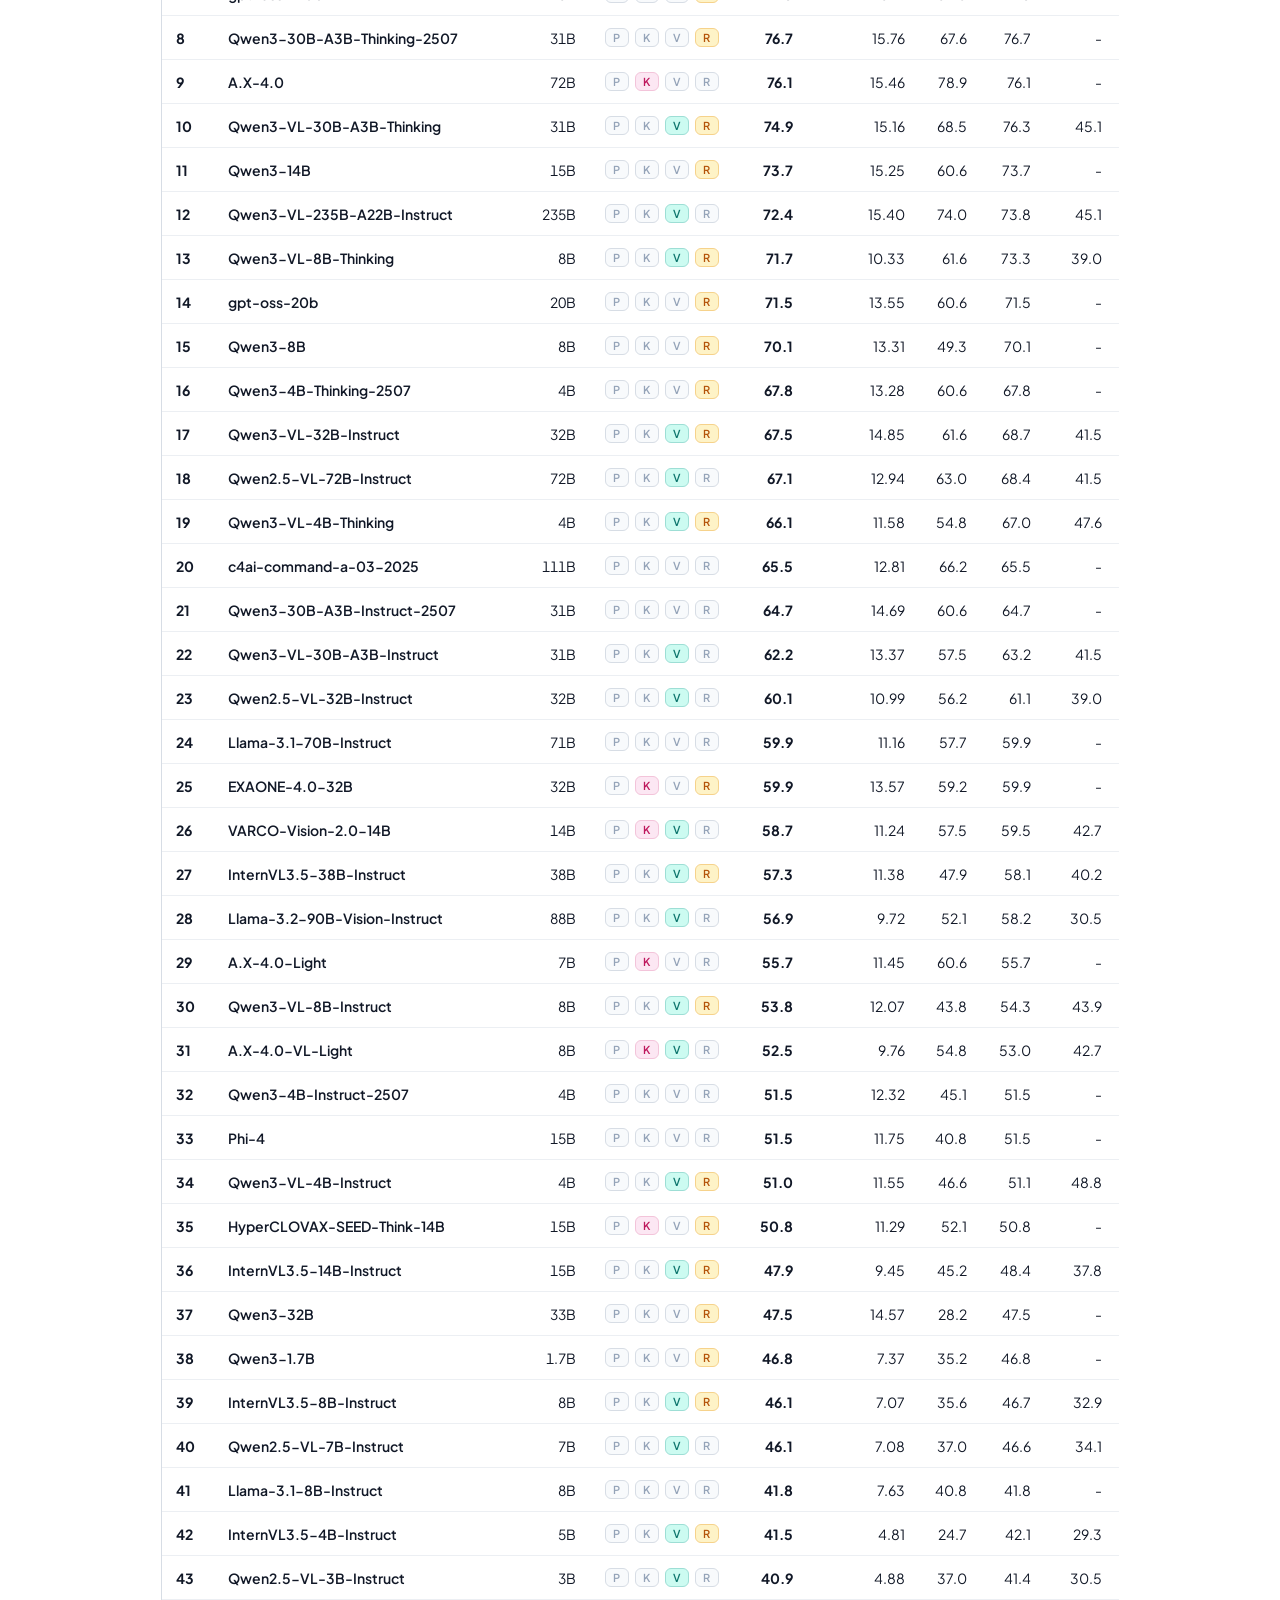
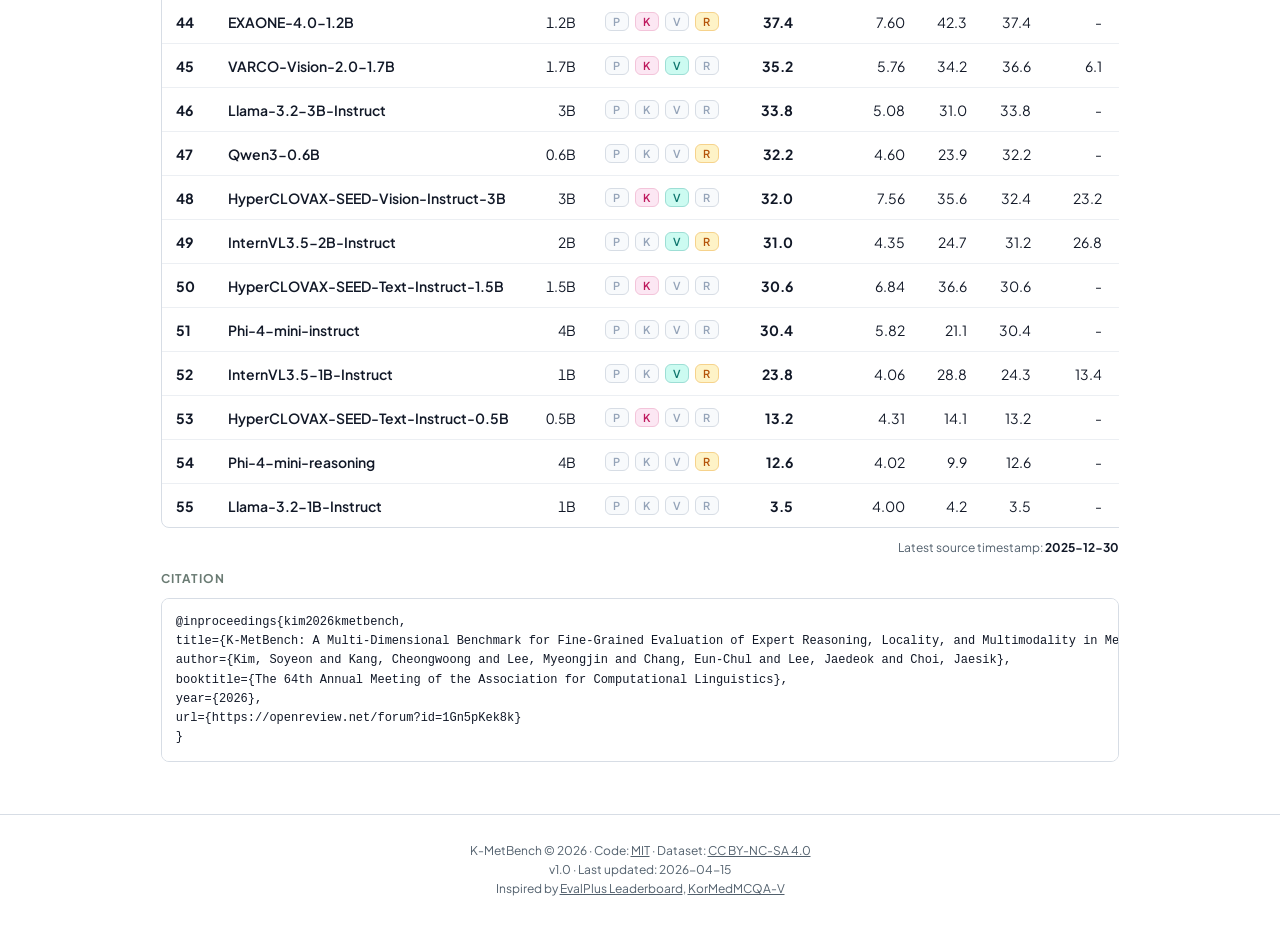
==== commit 0fe58f18: "chore: bust leaderboard asset cache" ====
--- a/index.html
+++ b/index.html
@@ -11,7 +11,7 @@
       rel="stylesheet"
     />
     <script src="https://cdn.jsdelivr.net/npm/echarts@5.5.1/dist/echarts.min.js"></script>
-    <link rel="stylesheet" href="./site.css" />
+    <link rel="stylesheet" href="./site.css?v=20260415b" />
   </head>
   <body>
     <main id="content" class="page-shell">
@@ -172,7 +172,7 @@
         &middot; Dataset:
         <a href="https://huggingface.co/datasets/soyeonbot/K-MetBench">CC BY-NC-SA 4.0</a>
       </p>
-      <p>v1.0 &middot; Last updated: 2026-04-14</p>
+      <p>v1.0 &middot; Last updated: 2026-04-15</p>
       <p>
         Inspired by
         <a href="https://evalplus.github.io/leaderboard.html">EvalPlus Leaderboard</a>,
@@ -180,6 +180,6 @@
       </p>
     </footer>
 
-    <script src="./site.js" defer></script>
+    <script src="./site.js?v=20260415b" defer></script>
   </body>
 </html>
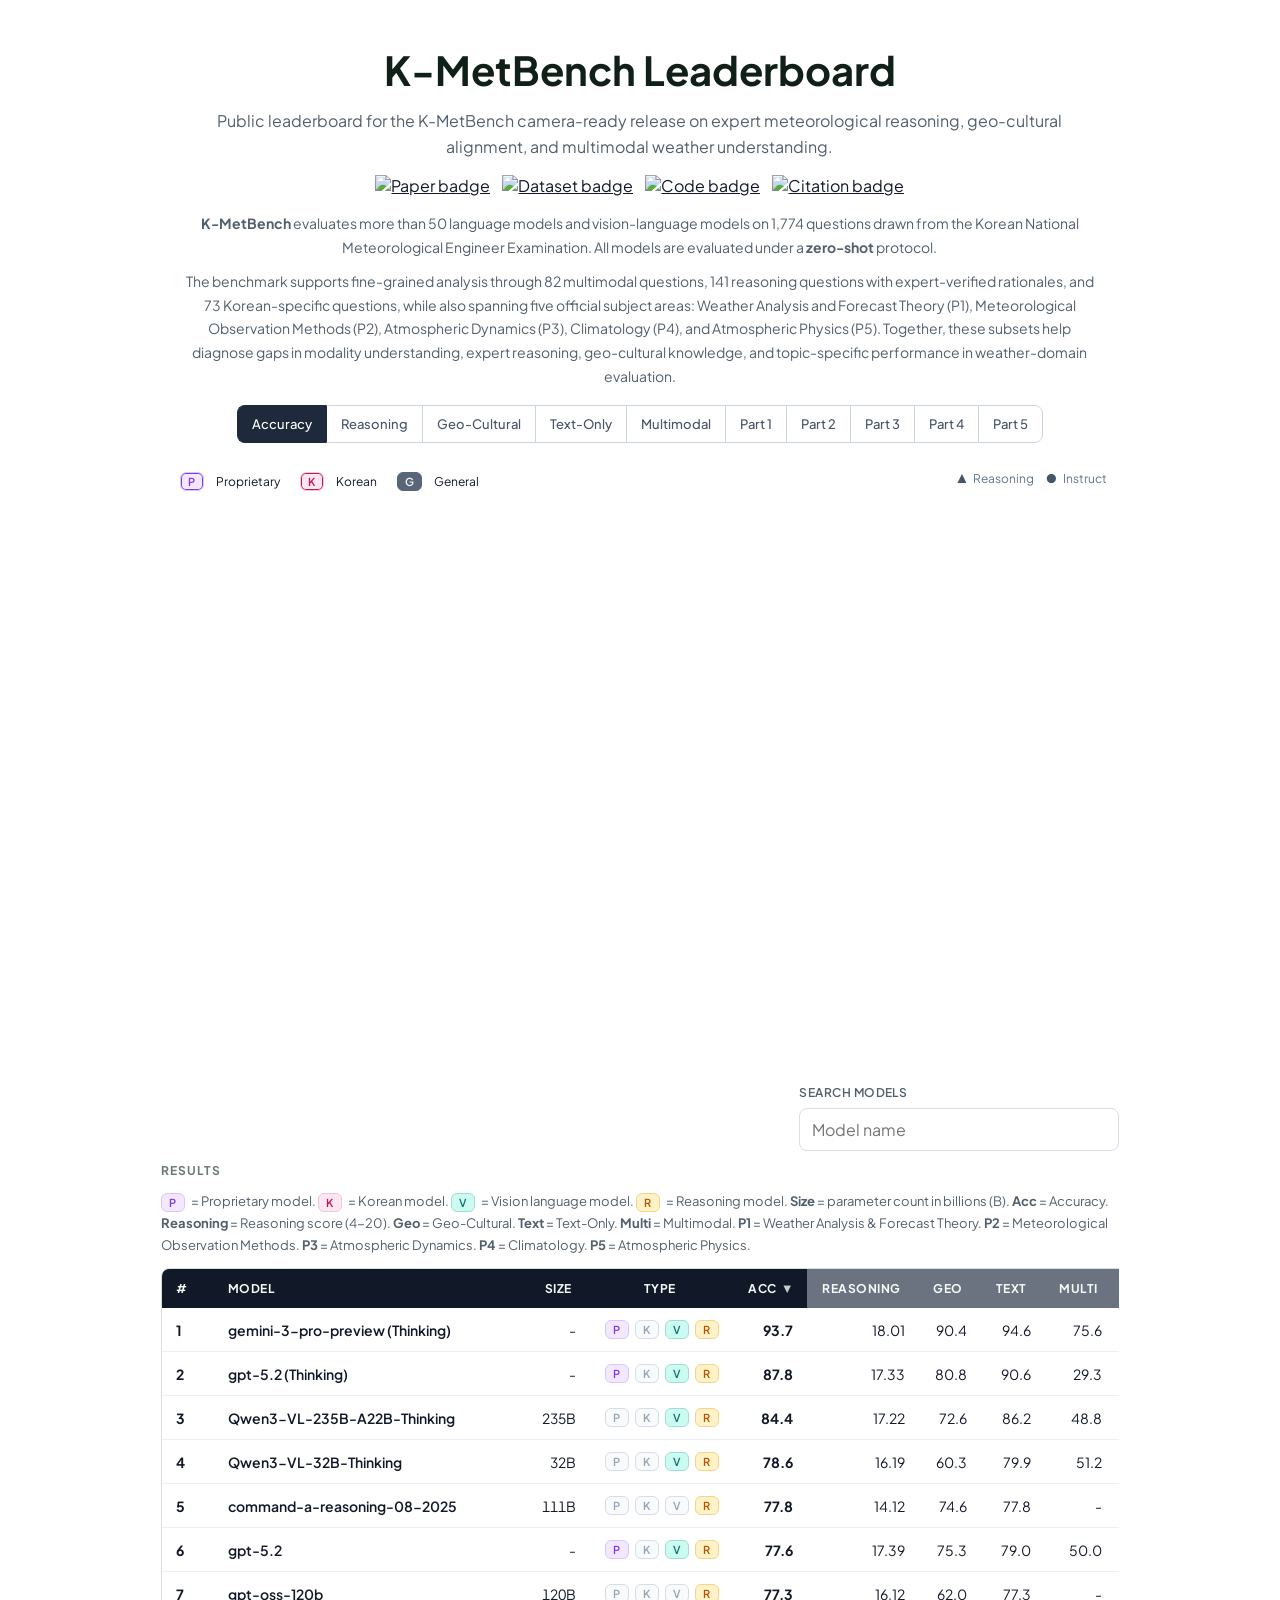
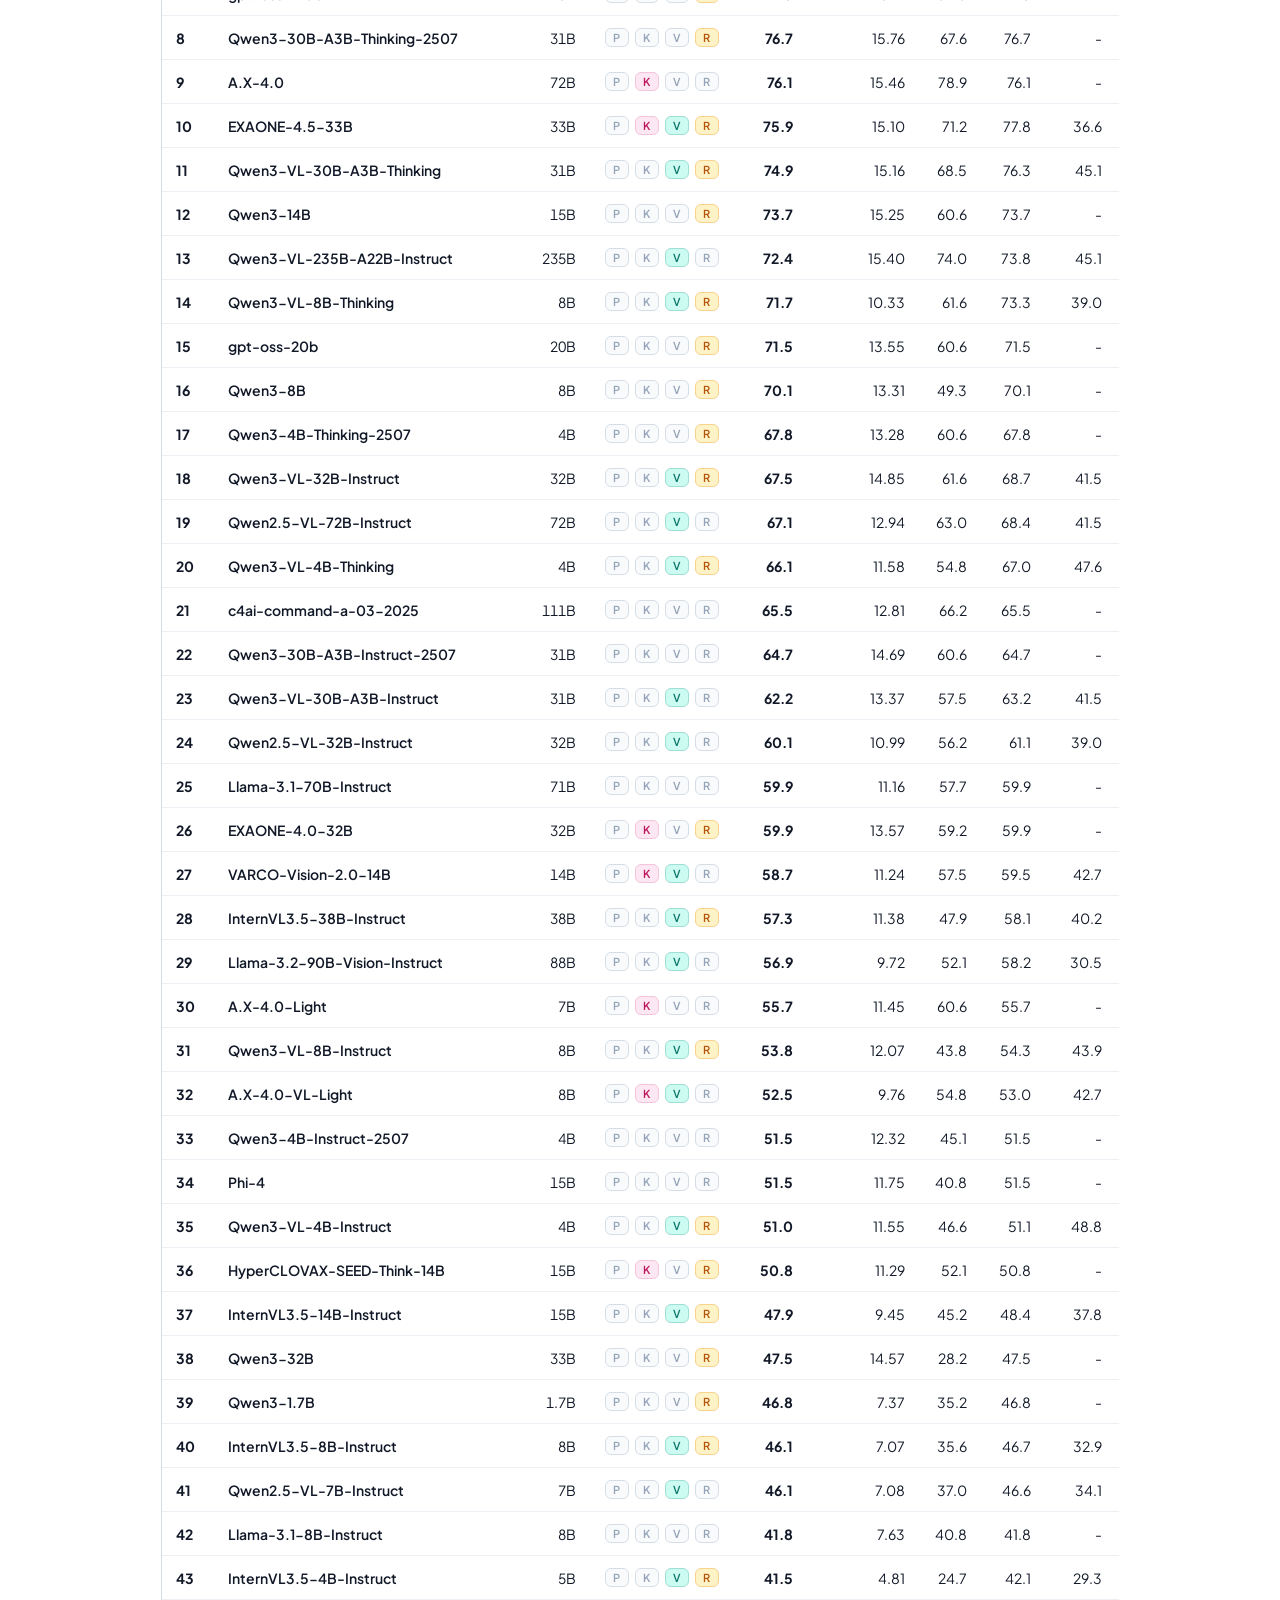
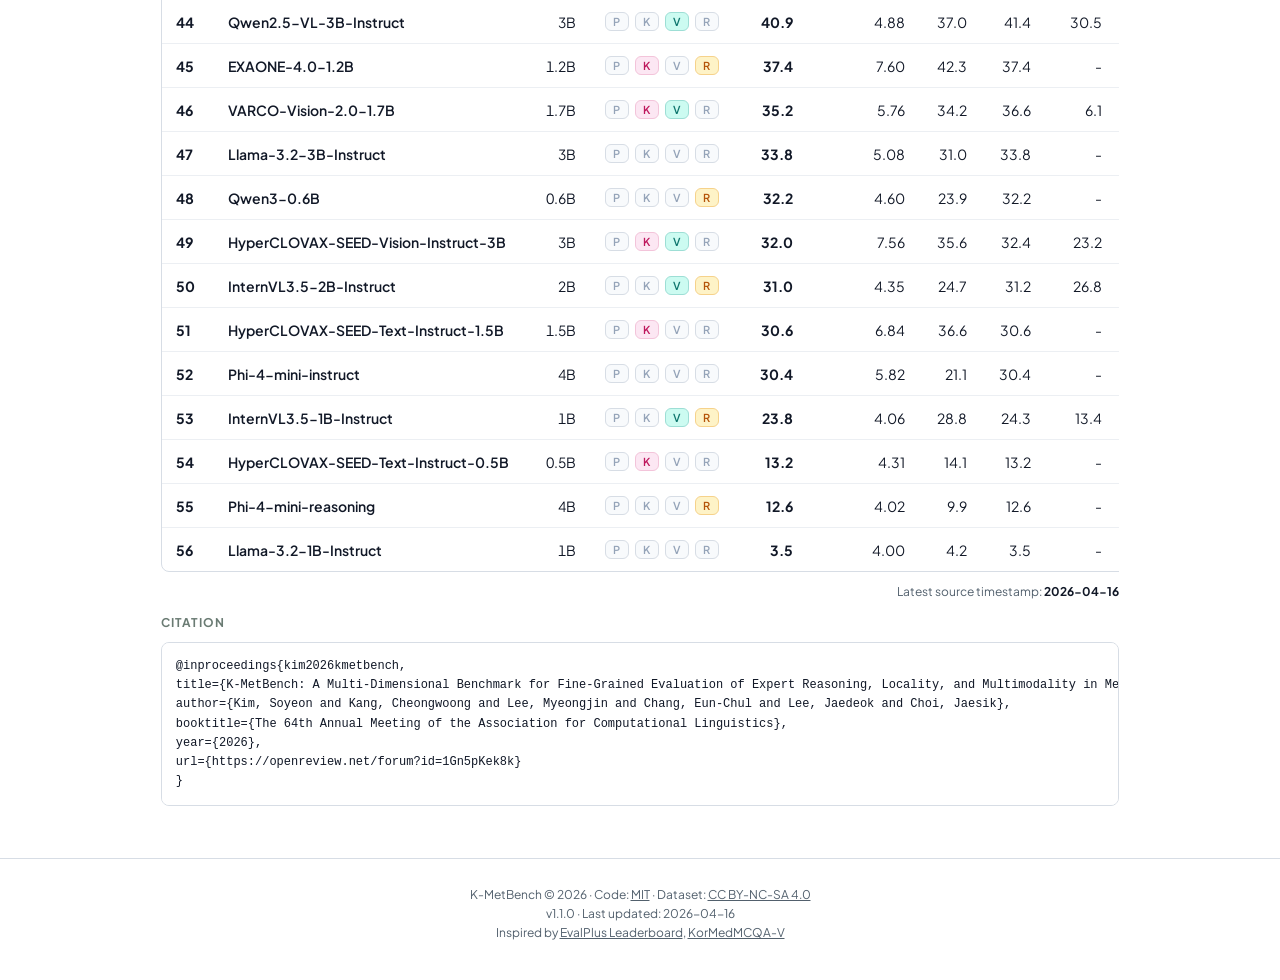
==== commit 02fbdfdf: "Update leaderboard to v1.1.0 with EXAONE 4.5 results" ====
--- a/index.html
+++ b/index.html
@@ -11,7 +11,7 @@
       rel="stylesheet"
     />
     <script src="https://cdn.jsdelivr.net/npm/echarts@5.5.1/dist/echarts.min.js"></script>
-    <link rel="stylesheet" href="./site.css?v=20260415b" />
+    <link rel="stylesheet" href="./site.css?v=20260416-v110" />
   </head>
   <body>
     <main id="content" class="page-shell">
@@ -172,7 +172,7 @@
         &middot; Dataset:
         <a href="https://huggingface.co/datasets/soyeonbot/K-MetBench">CC BY-NC-SA 4.0</a>
       </p>
-      <p>v1.0 &middot; Last updated: 2026-04-15</p>
+      <p>v1.1.0 &middot; Last updated: 2026-04-16</p>
       <p>
         Inspired by
         <a href="https://evalplus.github.io/leaderboard.html">EvalPlus Leaderboard</a>,
@@ -180,6 +180,6 @@
       </p>
     </footer>
 
-    <script src="./site.js?v=20260415b" defer></script>
+    <script src="./site.js?v=20260416-v110" defer></script>
   </body>
 </html>
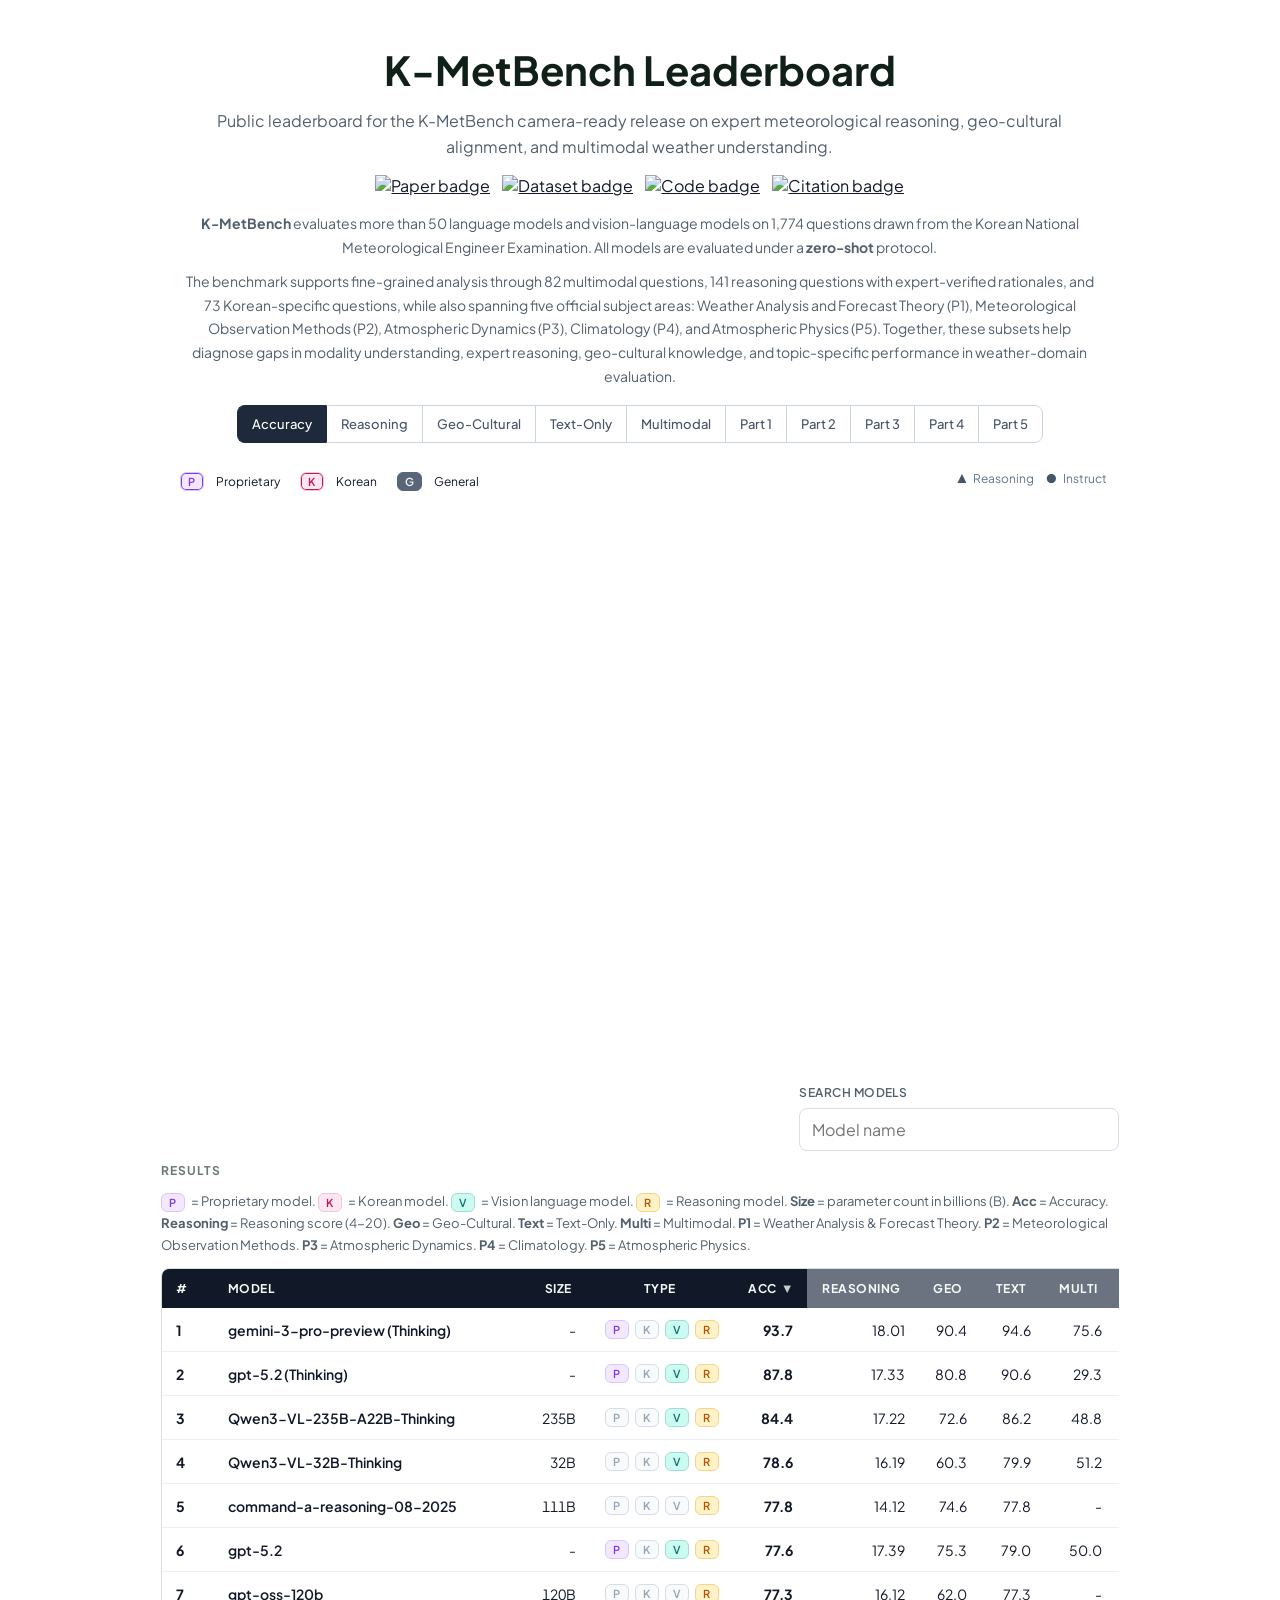
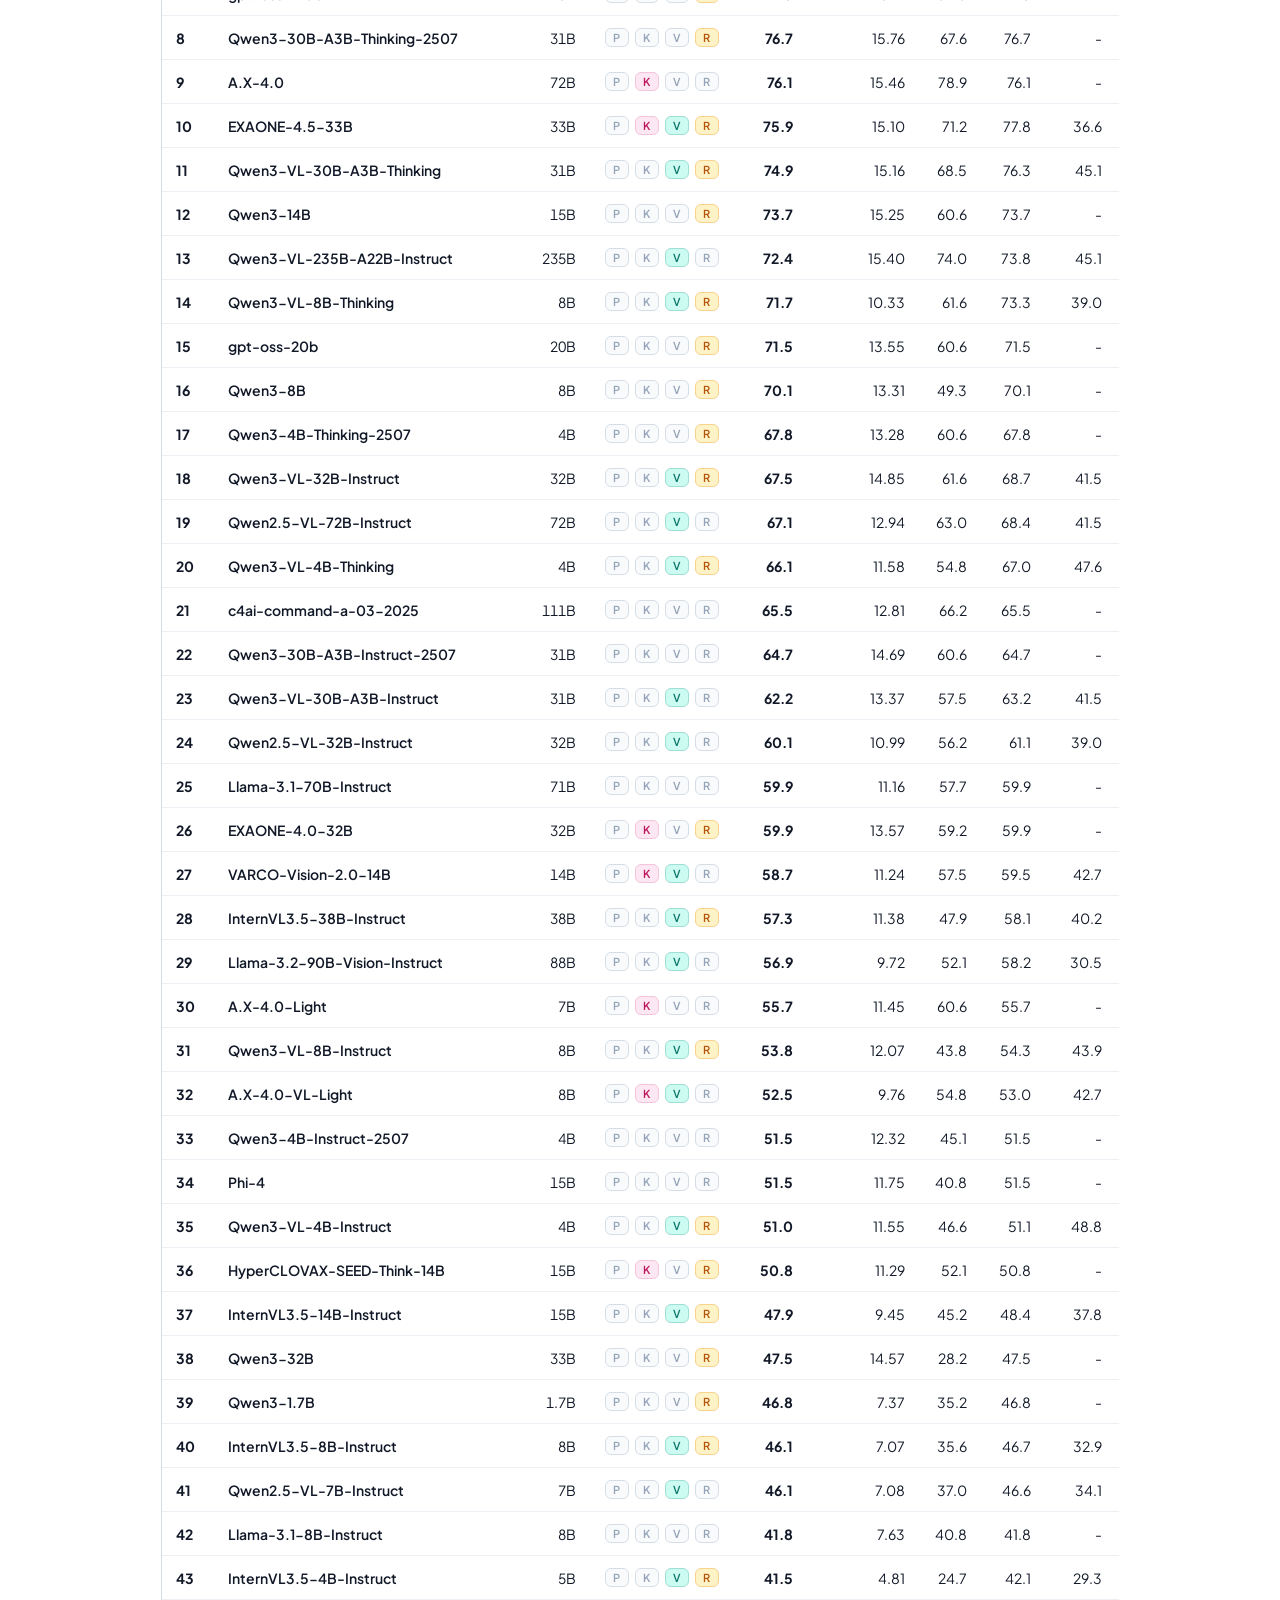
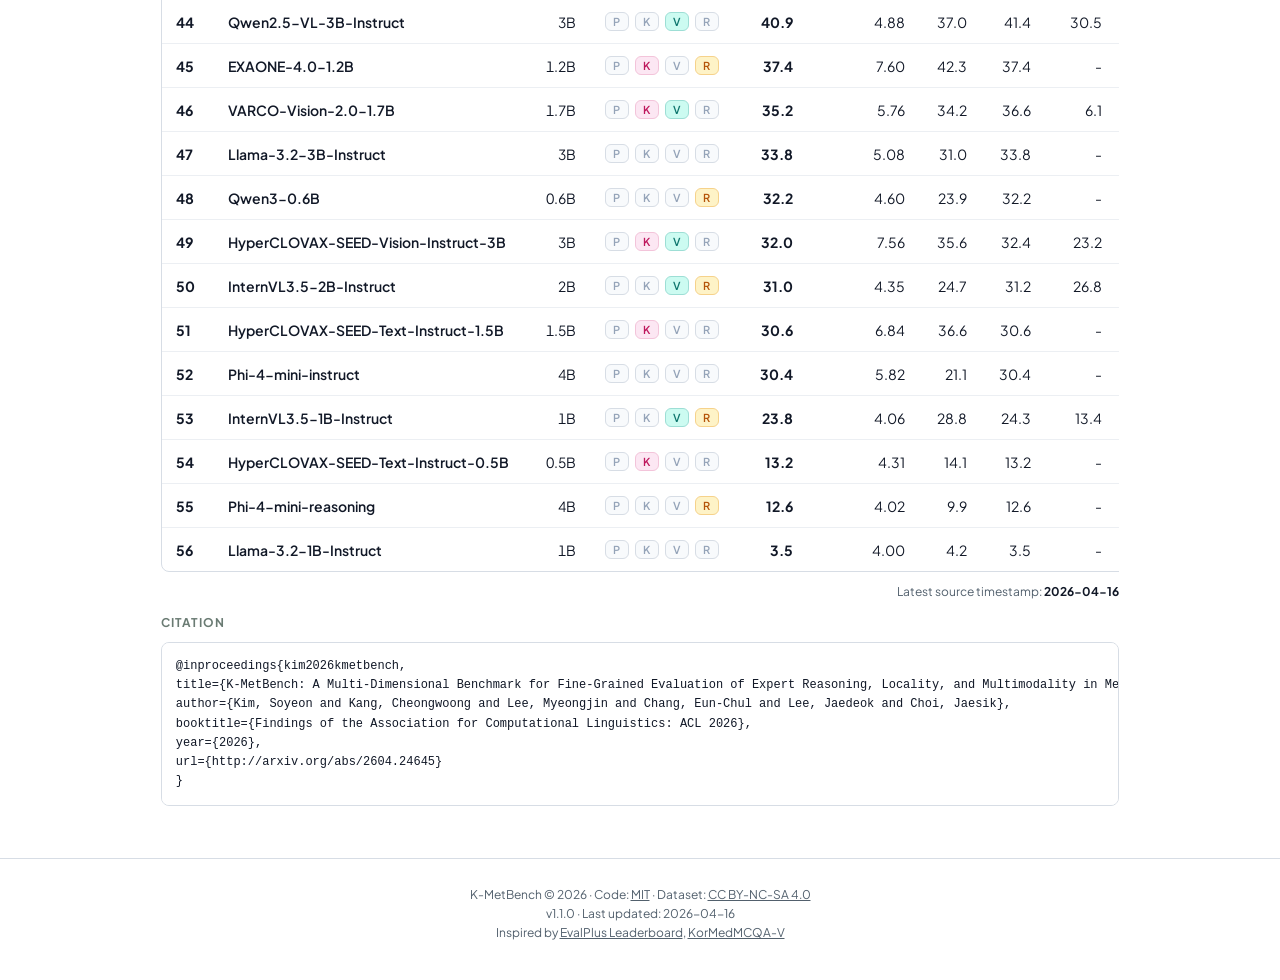
==== commit 9e7acafd: "Update paper citation metadata" ====
--- a/index.html
+++ b/index.html
@@ -22,9 +22,9 @@
       </p>
 
       <div class="badge-row" aria-label="Resource links">
-        <a href="https://openreview.net/forum?id=1Gn5pKek8k">
+        <a href="http://arxiv.org/abs/2604.24645">
           <img
-            src="https://img.shields.io/badge/Paper-ACL%202026-4285F4.svg?style=for-the-badge"
+            src="https://img.shields.io/badge/Paper-ACL%20Findings%202026-4285F4.svg?style=for-the-badge"
             alt="Paper badge"
           />
         </a>
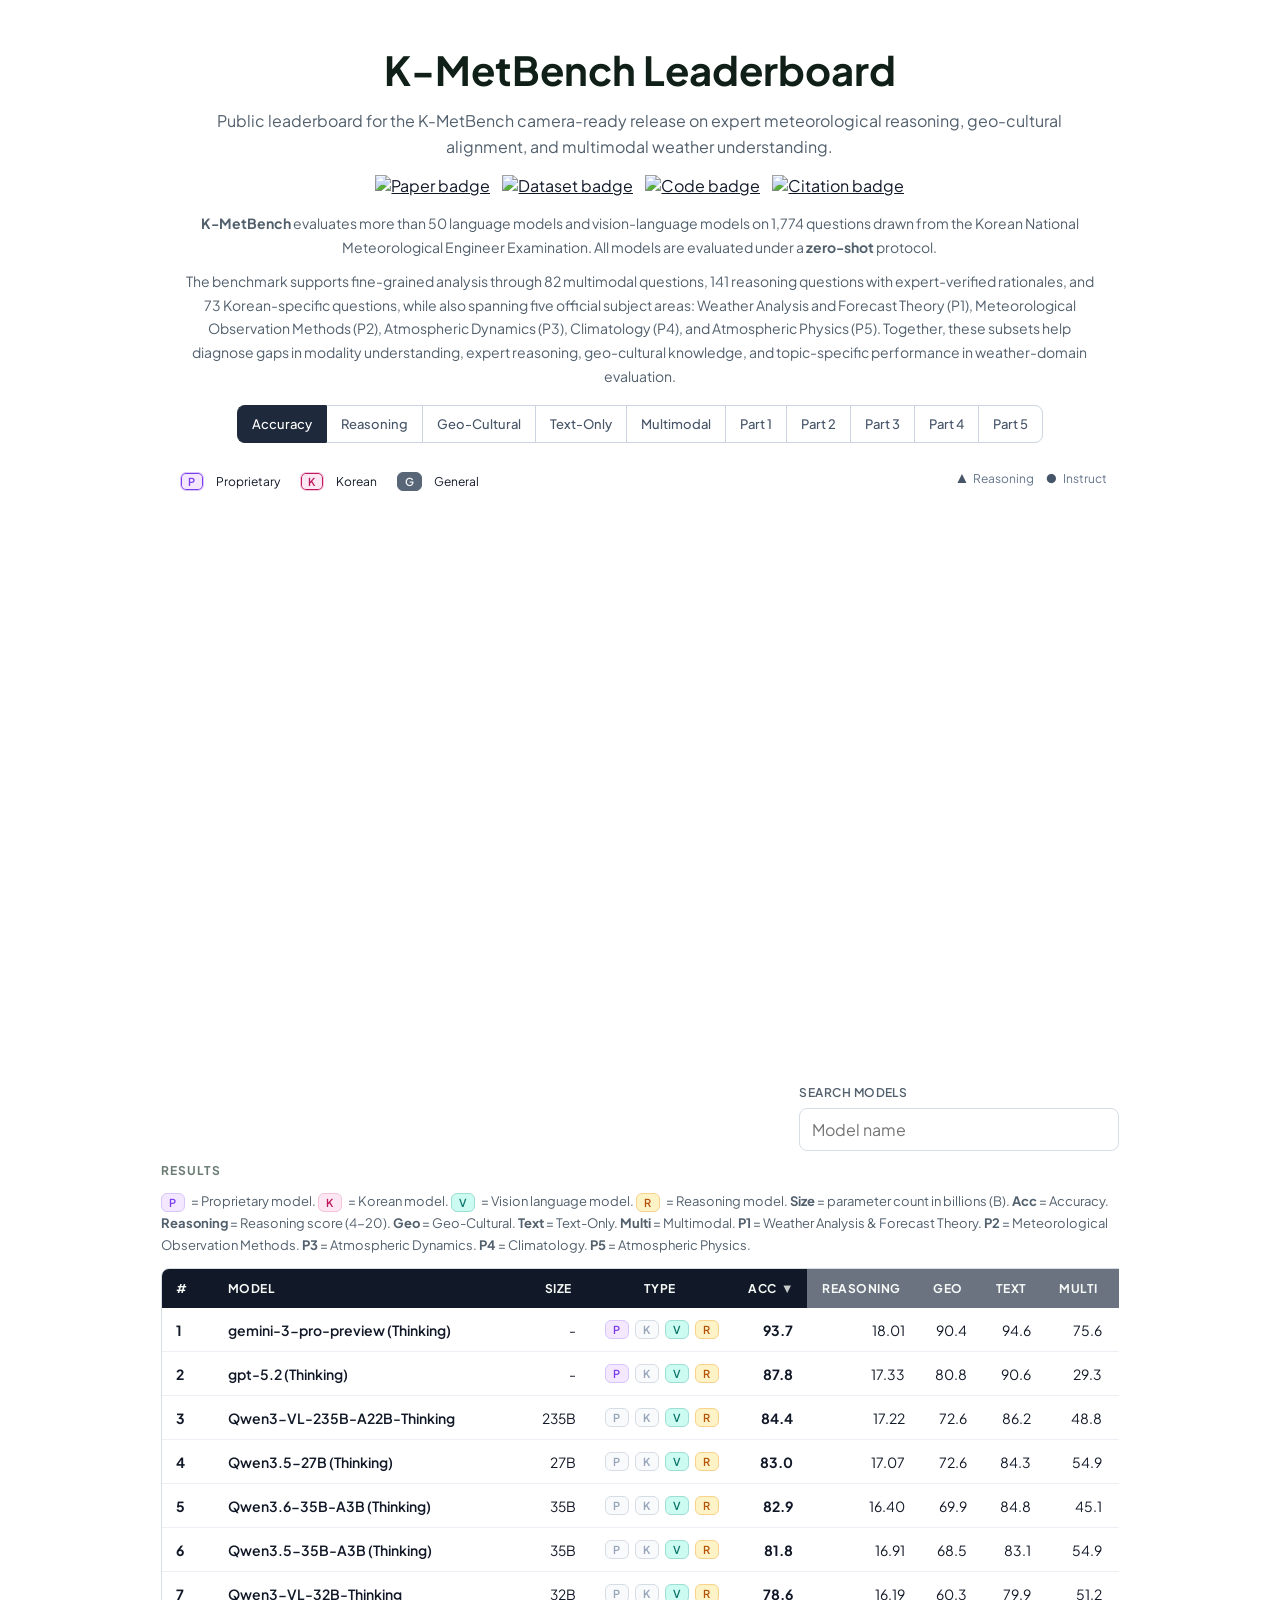
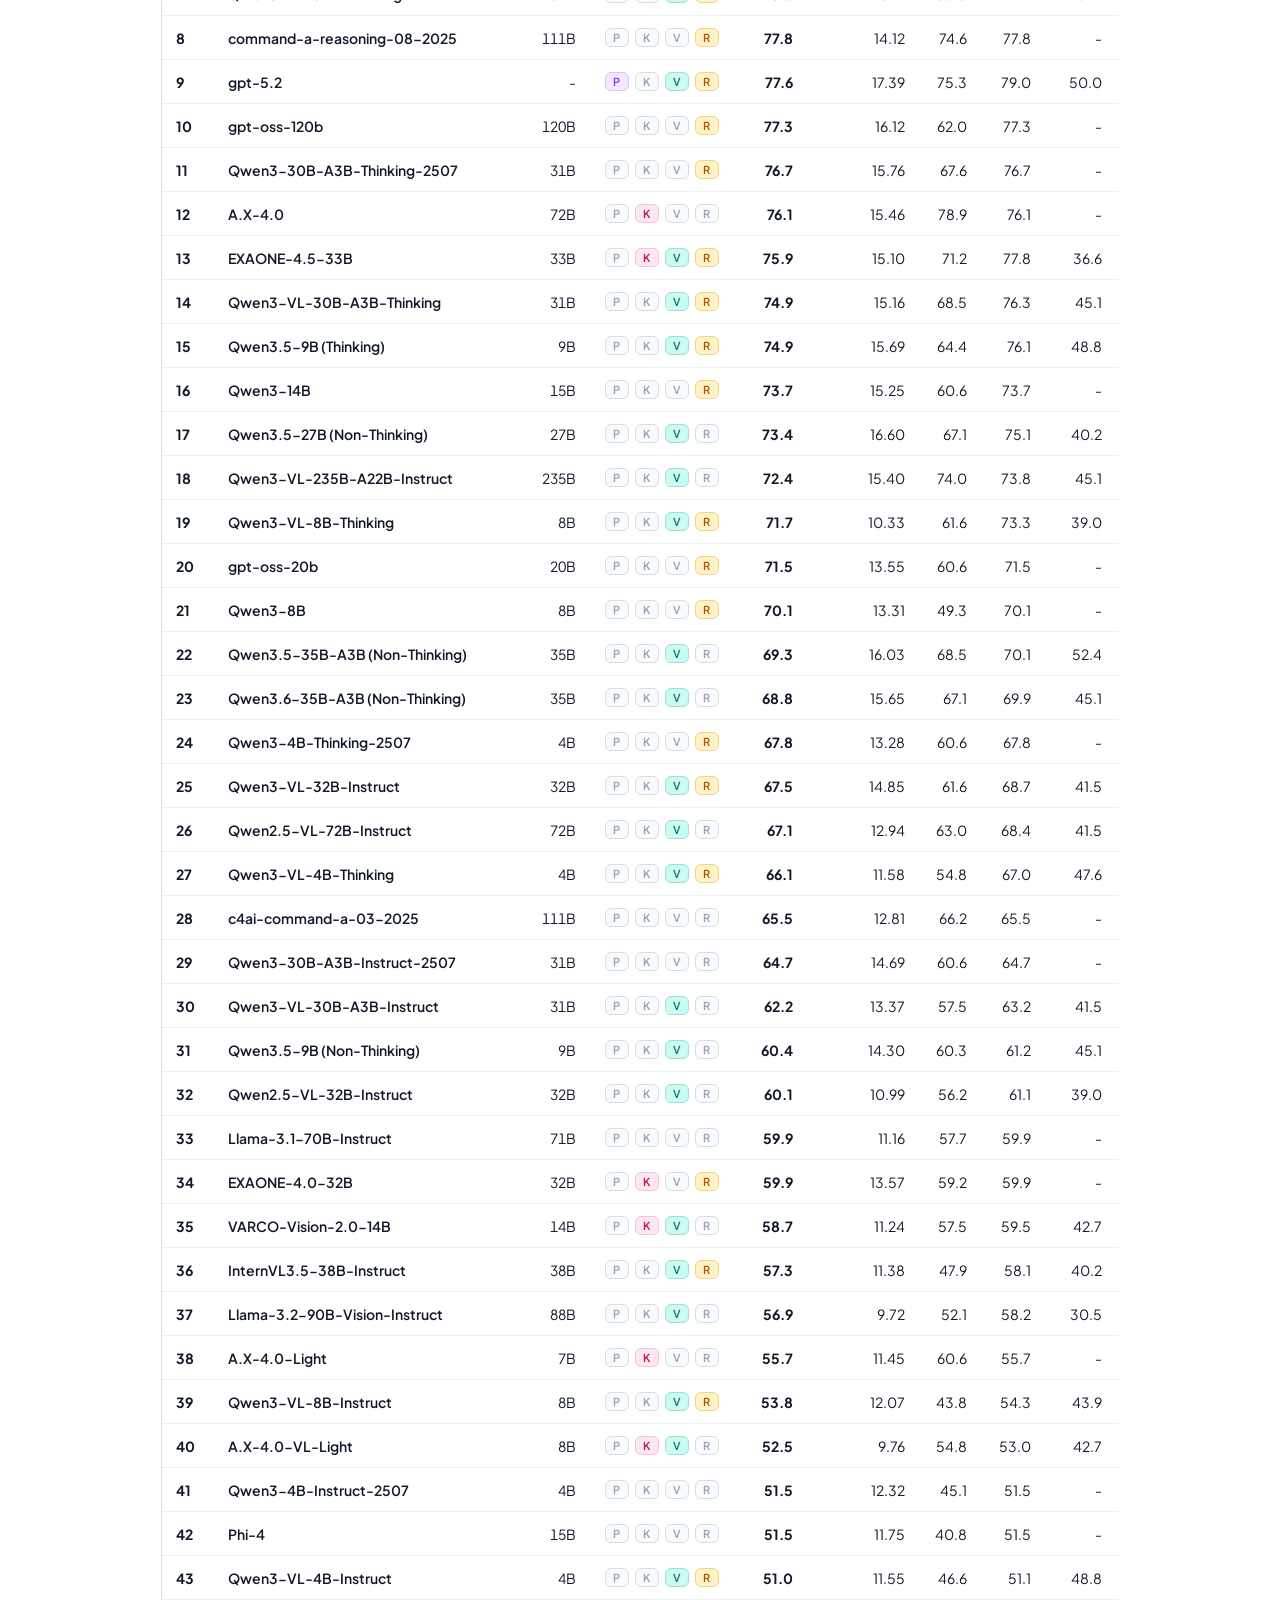
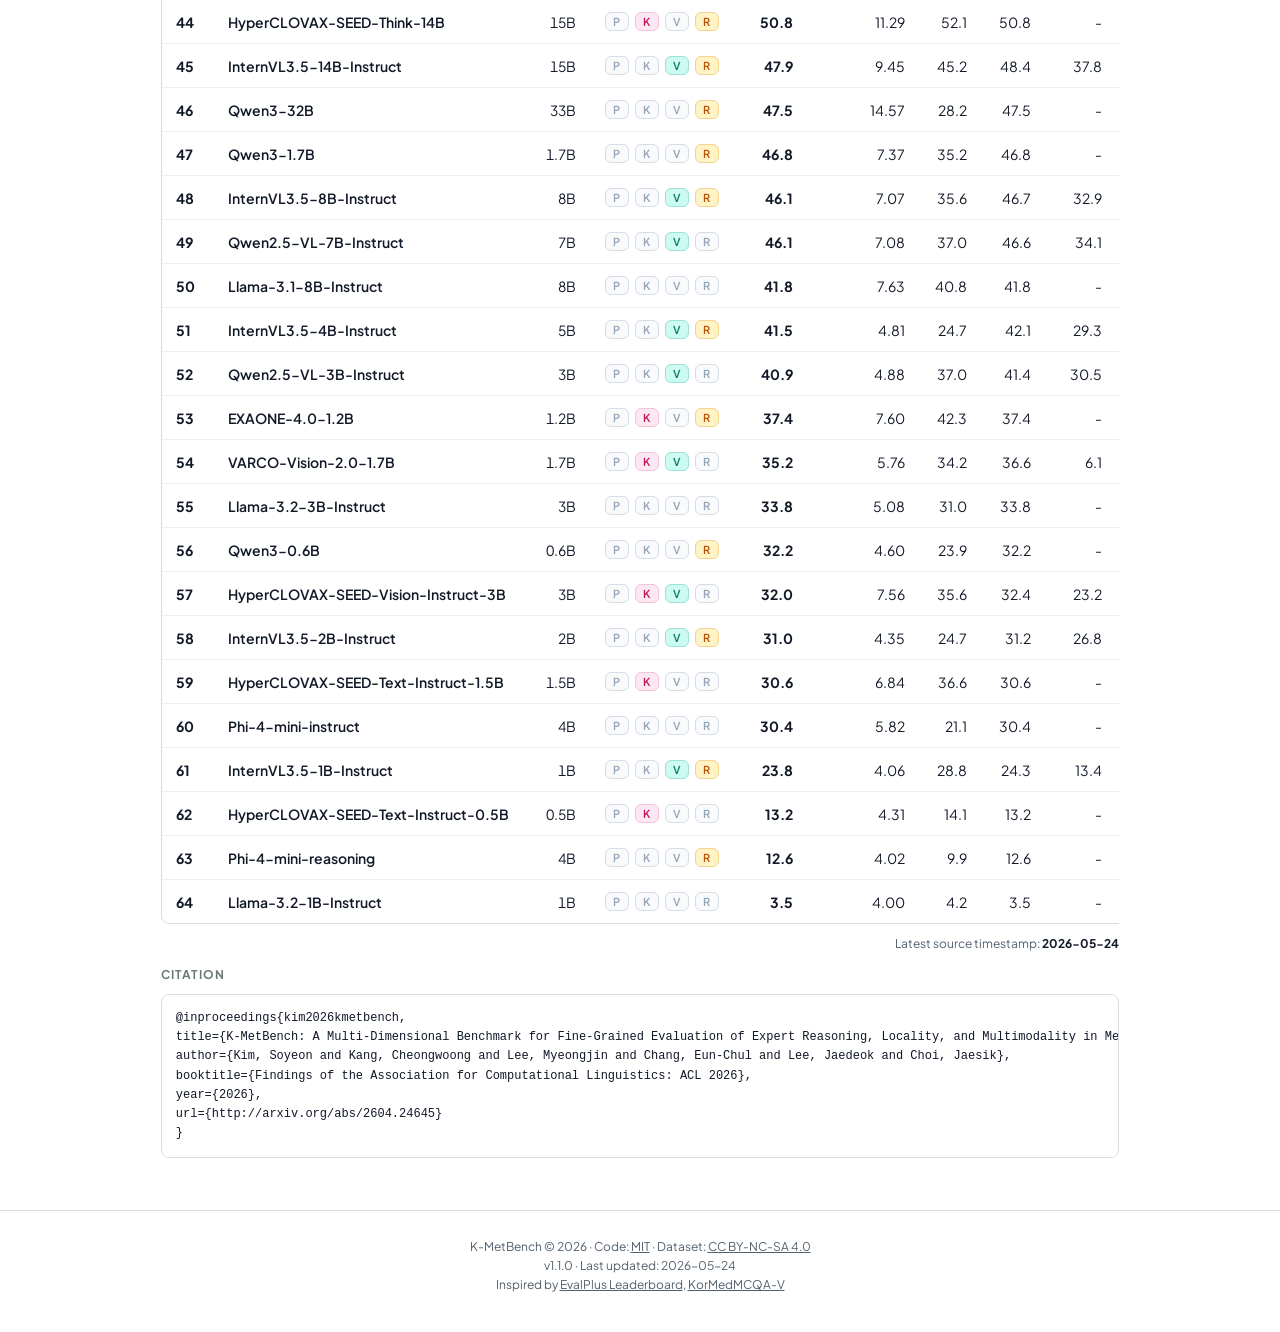
==== commit 546c6727: "Bump leaderboard footer date and cache-bust version Footer "Last updated" 2026-04-16 → 2026-05-24, a" ====
--- a/index.html
+++ b/index.html
@@ -11,7 +11,7 @@
       rel="stylesheet"
     />
     <script src="https://cdn.jsdelivr.net/npm/echarts@5.5.1/dist/echarts.min.js"></script>
-    <link rel="stylesheet" href="./site.css?v=20260416-v110" />
+    <link rel="stylesheet" href="./site.css?v=20260524-v111" />
   </head>
   <body>
     <main id="content" class="page-shell">
@@ -172,7 +172,7 @@
         &middot; Dataset:
         <a href="https://huggingface.co/datasets/soyeonbot/K-MetBench">CC BY-NC-SA 4.0</a>
       </p>
-      <p>v1.1.0 &middot; Last updated: 2026-04-16</p>
+      <p>v1.1.0 &middot; Last updated: 2026-05-24</p>
       <p>
         Inspired by
         <a href="https://evalplus.github.io/leaderboard.html">EvalPlus Leaderboard</a>,
@@ -180,6 +180,6 @@
       </p>
     </footer>
 
-    <script src="./site.js?v=20260416-v110" defer></script>
+    <script src="./site.js?v=20260524-v111" defer></script>
   </body>
 </html>
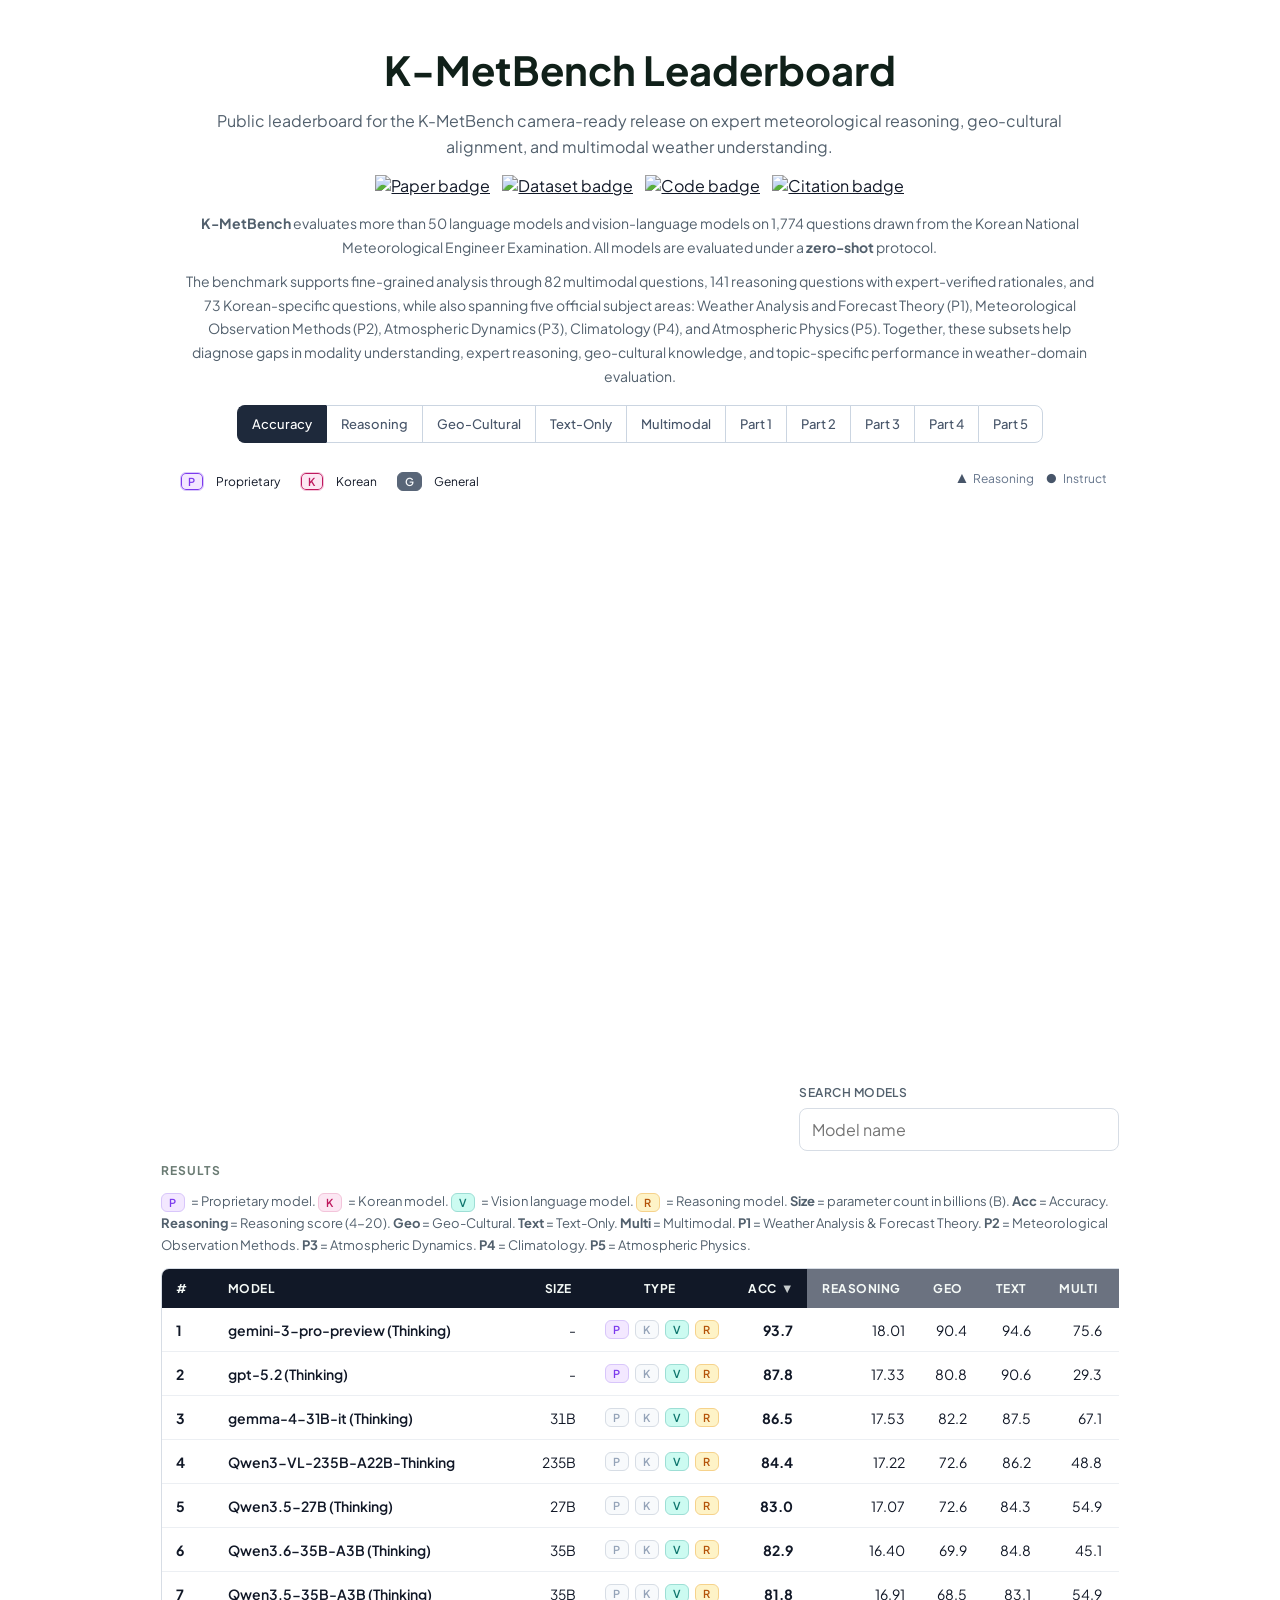
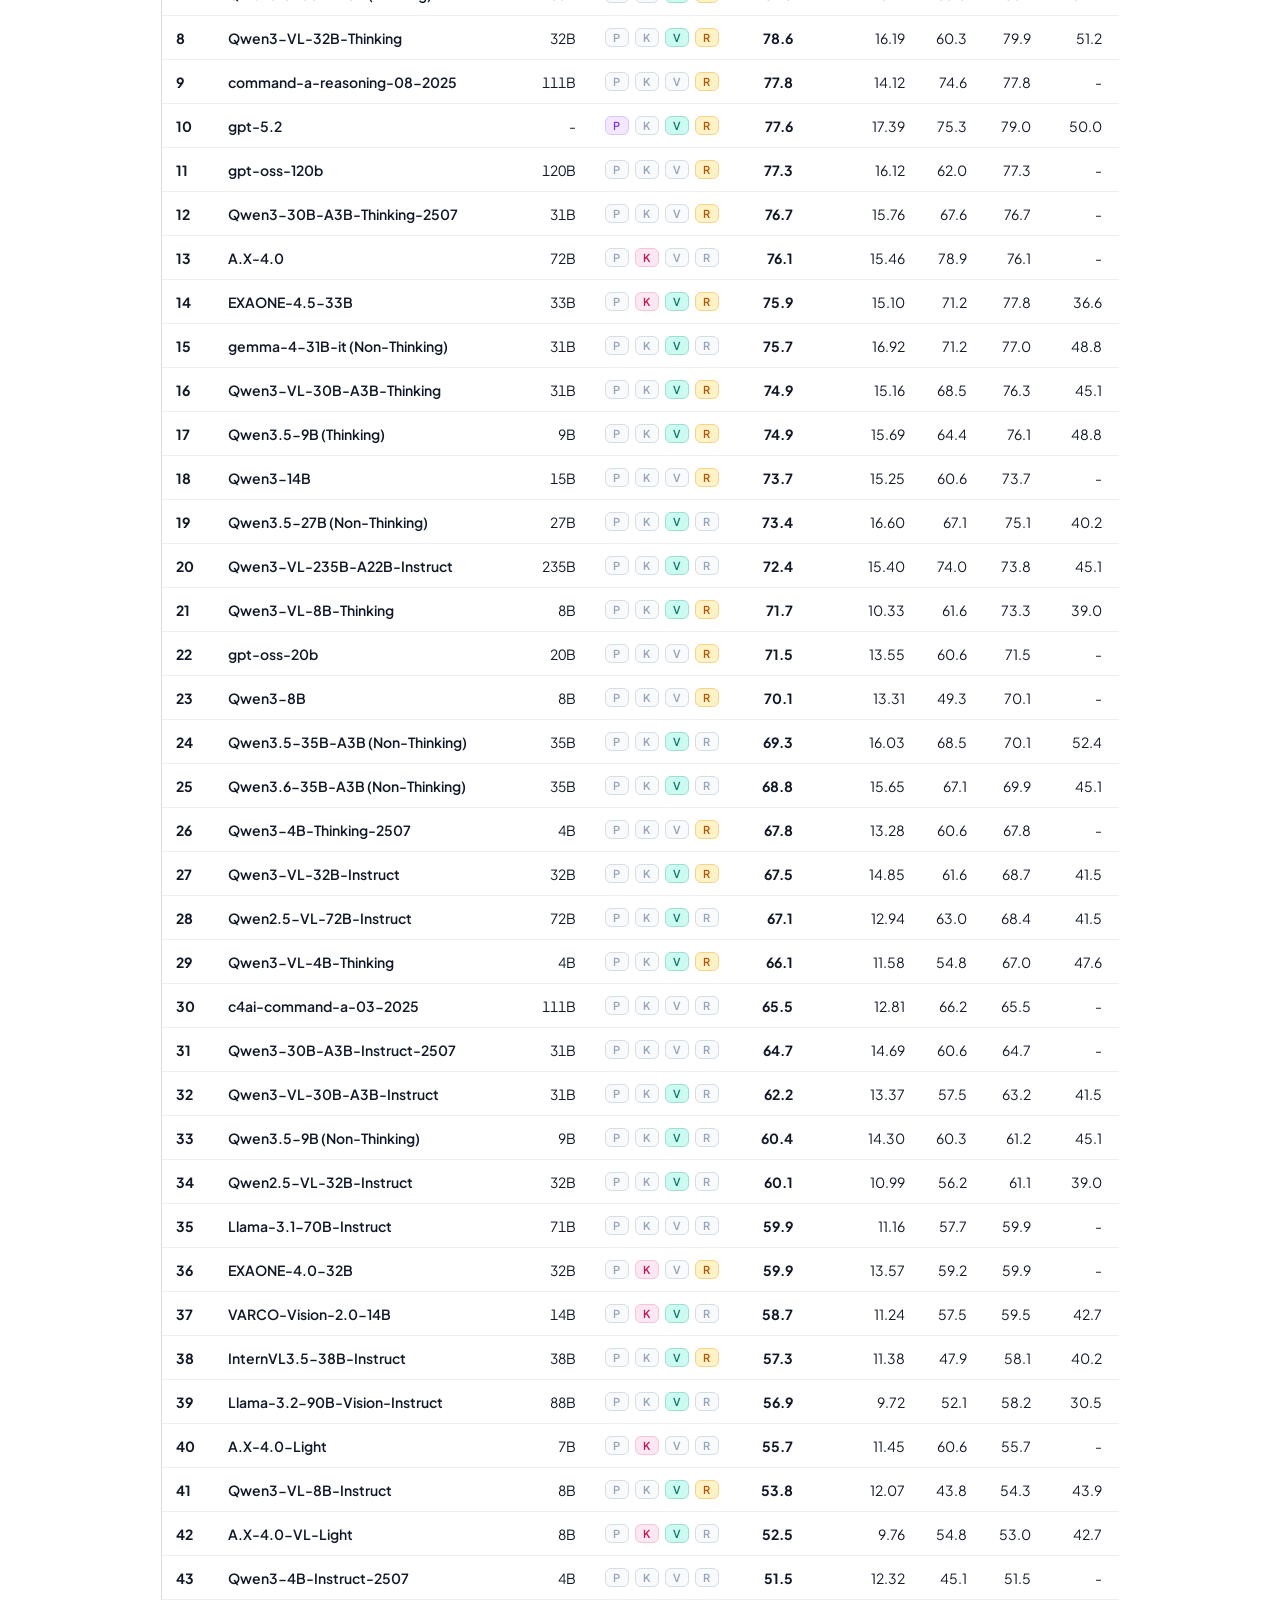
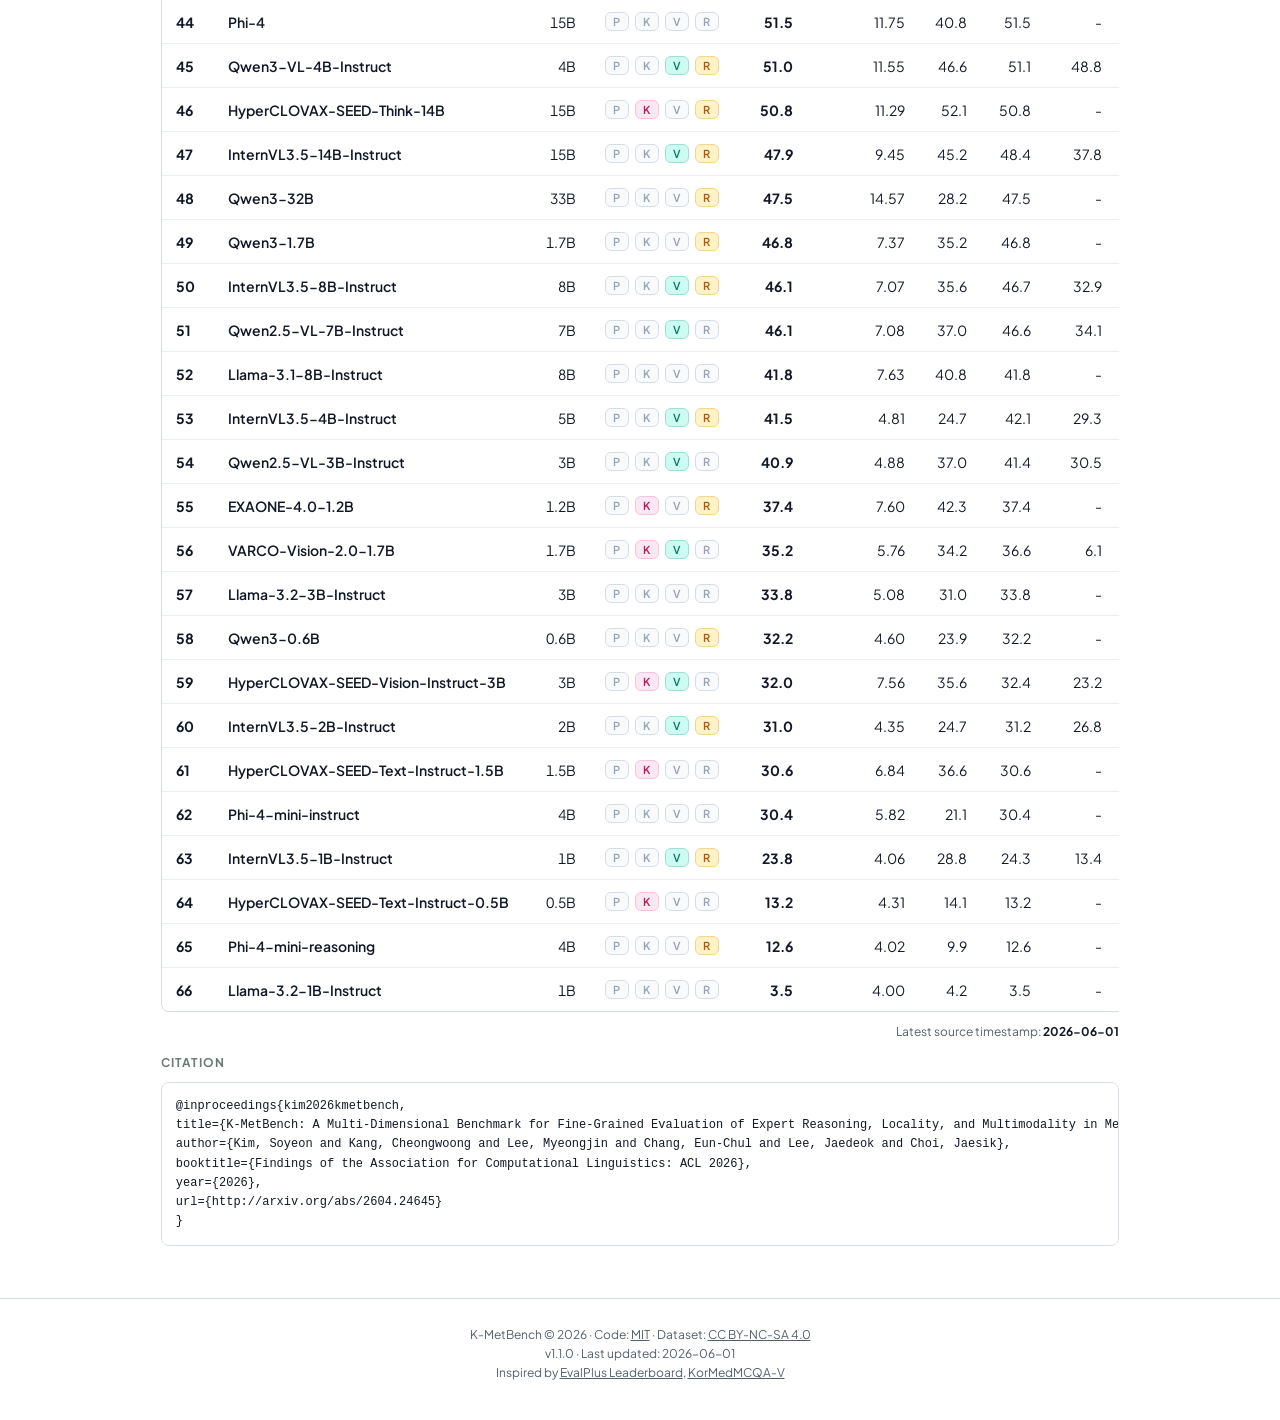
==== commit 22f0857d: "Add gemma-4-31B (Thinking/Non-Thinking) rows and refresh leaderboard date - Add google/gemma-4-31B-i" ====
--- a/index.html
+++ b/index.html
@@ -11,7 +11,7 @@
       rel="stylesheet"
     />
     <script src="https://cdn.jsdelivr.net/npm/echarts@5.5.1/dist/echarts.min.js"></script>
-    <link rel="stylesheet" href="./site.css?v=20260524-v111" />
+    <link rel="stylesheet" href="./site.css?v=20260601-v111" />
   </head>
   <body>
     <main id="content" class="page-shell">
@@ -172,7 +172,7 @@
         &middot; Dataset:
         <a href="https://huggingface.co/datasets/soyeonbot/K-MetBench">CC BY-NC-SA 4.0</a>
       </p>
-      <p>v1.1.0 &middot; Last updated: 2026-05-24</p>
+      <p>v1.1.0 &middot; Last updated: 2026-06-01</p>
       <p>
         Inspired by
         <a href="https://evalplus.github.io/leaderboard.html">EvalPlus Leaderboard</a>,
@@ -180,6 +180,6 @@
       </p>
     </footer>
 
-    <script src="./site.js?v=20260524-v111" defer></script>
+    <script src="./site.js?v=20260601-v111" defer></script>
   </body>
 </html>
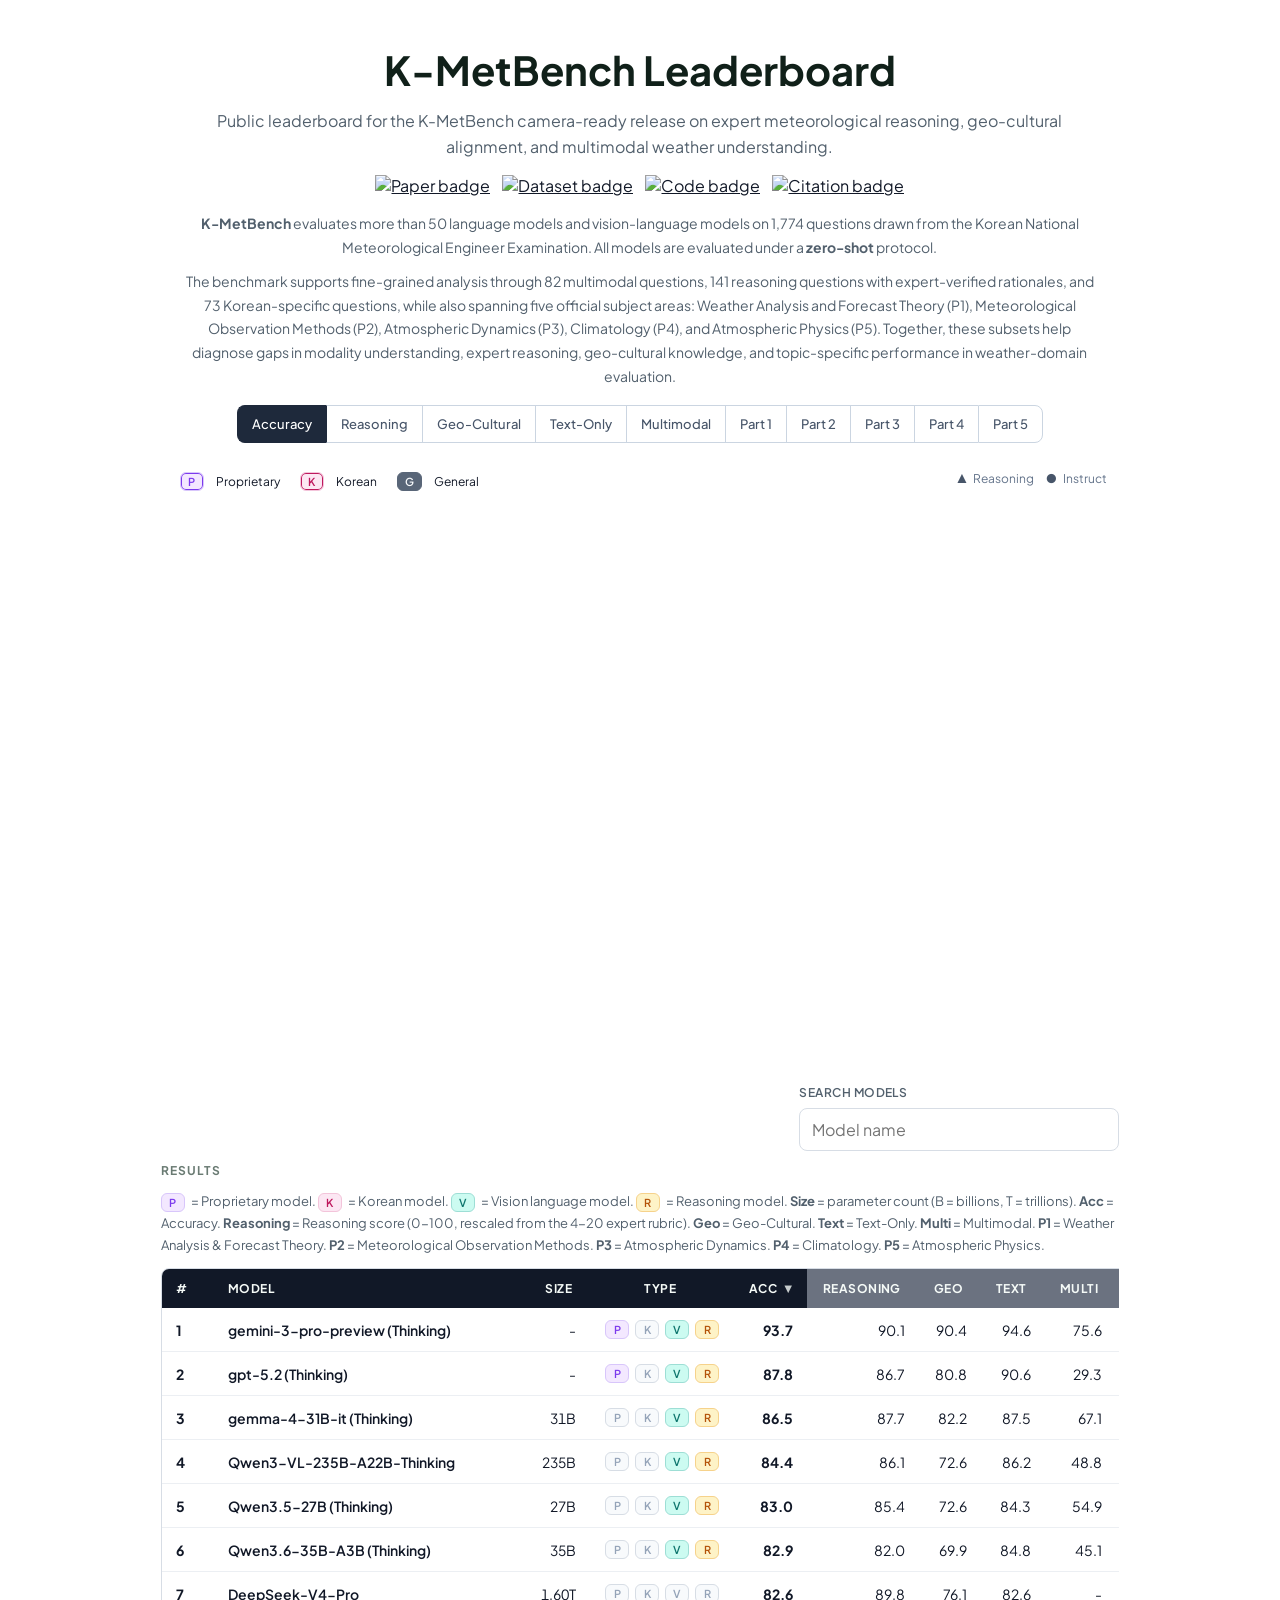
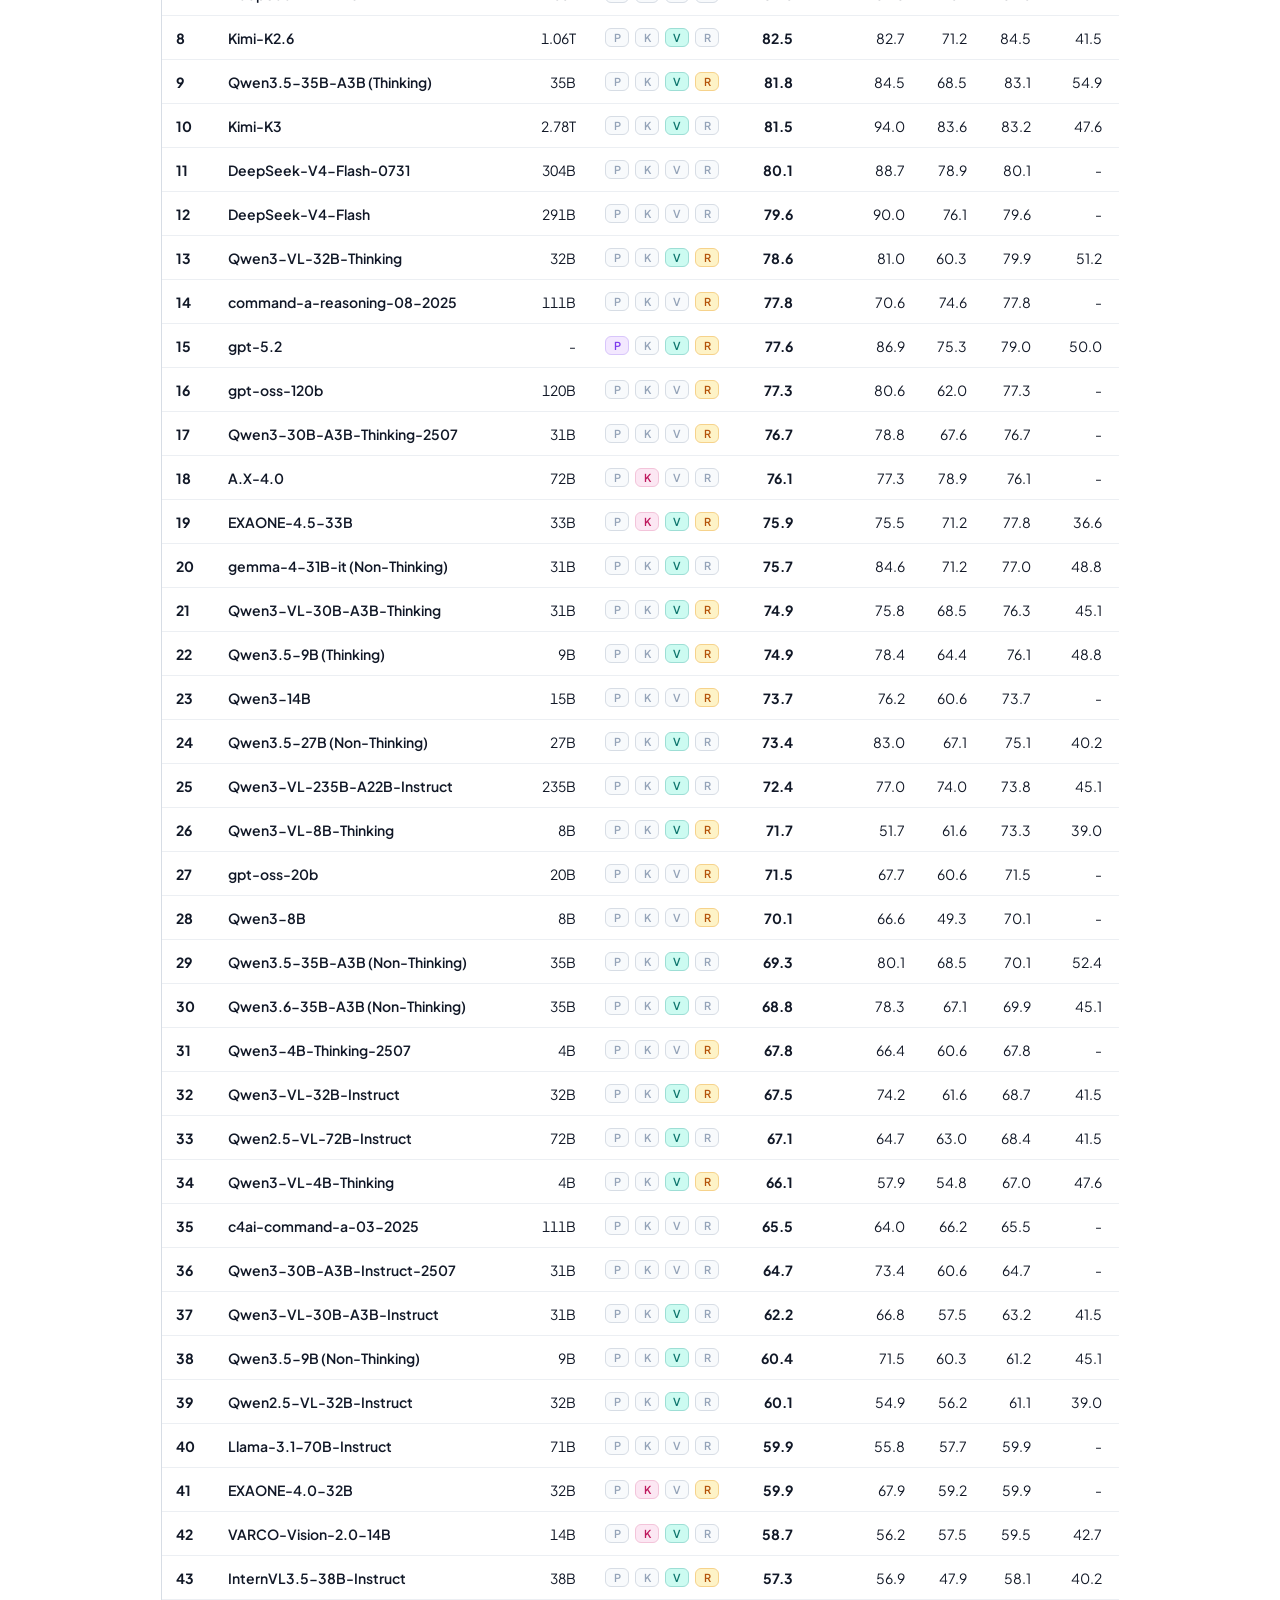
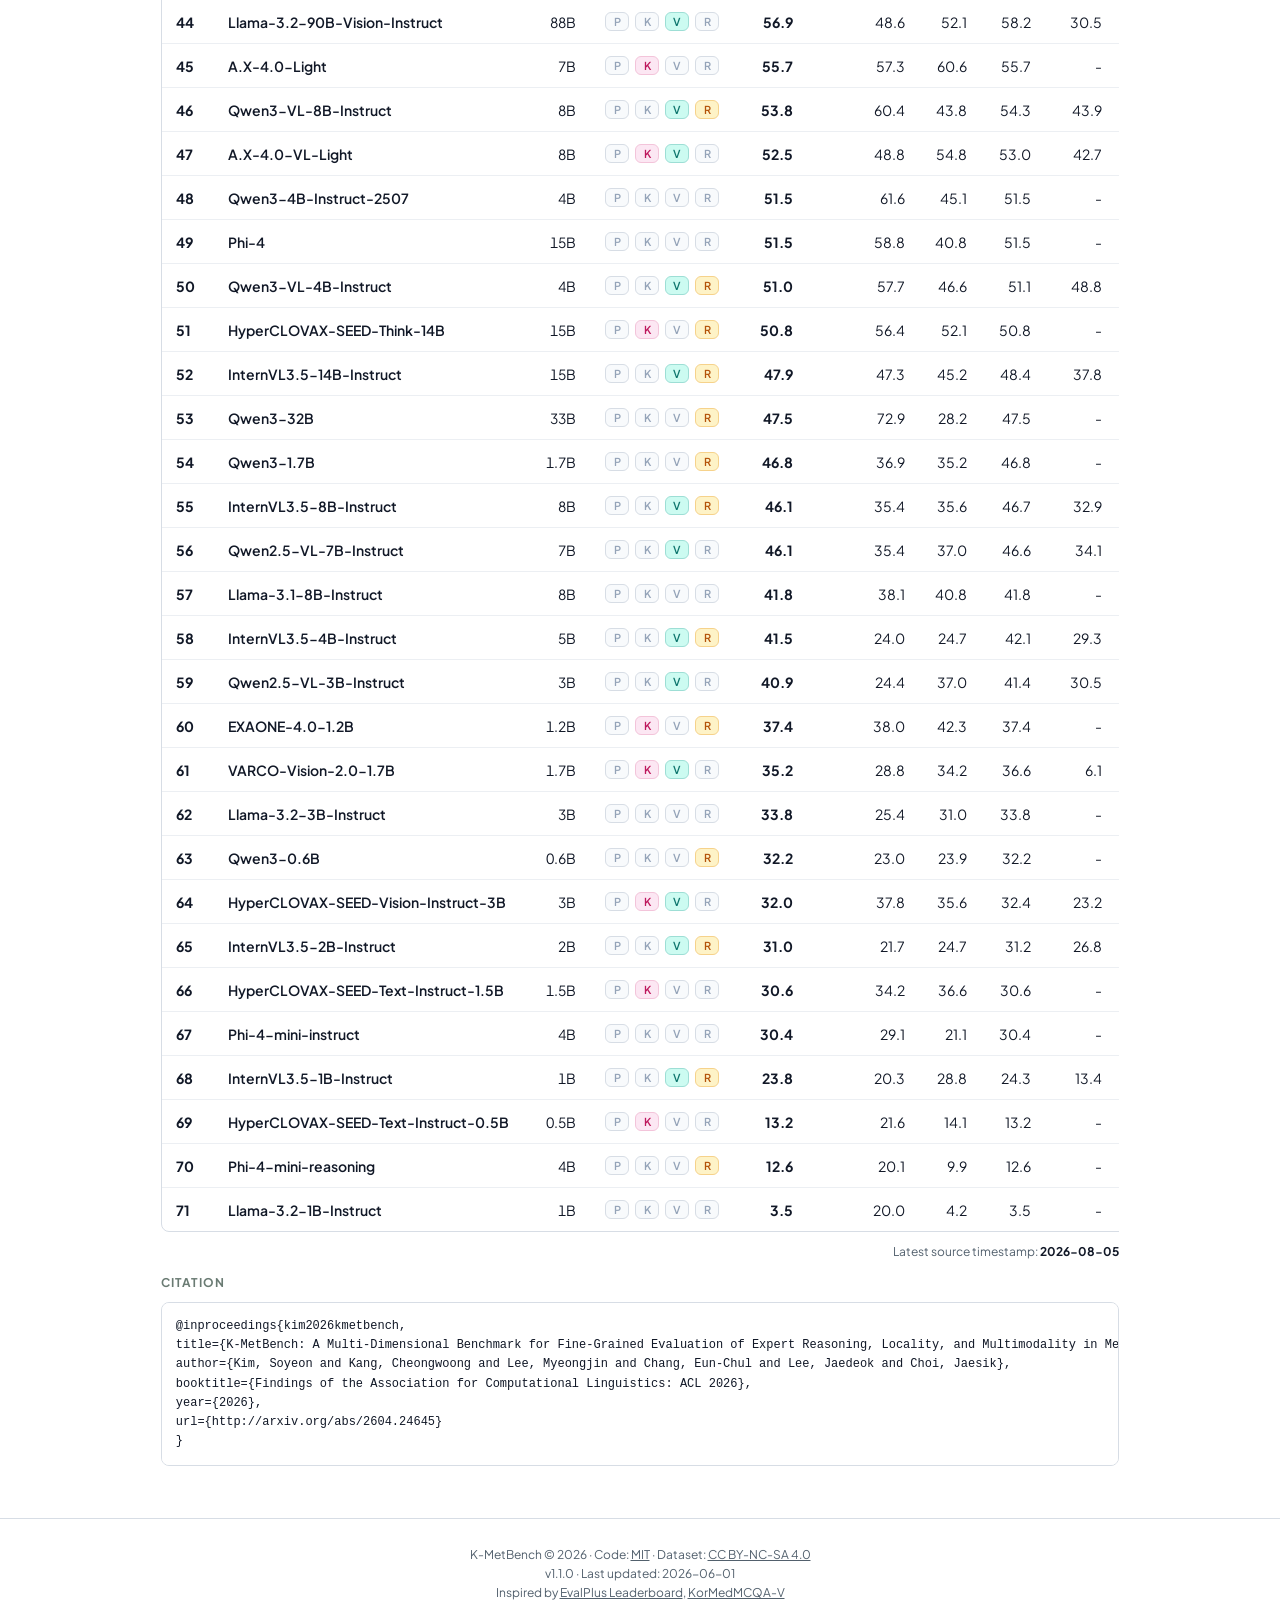
==== commit 73e87ba4: "Add 5 new model rows and rescale Reasoning to 0-100 New rows (K-MetBench explicit_advanced + explici" ====
--- a/index.html
+++ b/index.html
@@ -118,9 +118,9 @@
               <span class="type-pill type-pill--r results-note-pill">R</span>
             </button>
             = Reasoning model.
-            <strong>Size</strong> = parameter count in billions (B).
+            <strong>Size</strong> = parameter count (B = billions, T = trillions).
             <strong>Acc</strong> = Accuracy.
-            <strong>Reasoning</strong> = Reasoning score (4-20).
+            <strong>Reasoning</strong> = Reasoning score (0-100, rescaled from the 4-20 expert rubric).
             <strong>Geo</strong> = Geo-Cultural.
             <strong>Text</strong> = Text-Only.
             <strong>Multi</strong> = Multimodal.
@@ -141,7 +141,7 @@
                 <th data-sort="model_size_b">Size<span class="sort-arrow"></span></th>
                 <th class="type-header" data-sort="type_sort_key">Type<span class="sort-arrow"></span></th>
                 <th data-sort="accuracy_pct">Acc<span class="sort-arrow"></span></th>
-                <th data-sort="reasoning_total">Reasoning<span class="sort-arrow"></span></th>
+                <th data-sort="reasoning_pct">Reasoning<span class="sort-arrow"></span></th>
                 <th data-sort="korean_pct">Geo<span class="sort-arrow"></span></th>
                 <th data-sort="text_pct">Text<span class="sort-arrow"></span></th>
                 <th data-sort="multimodal_pct">Multi<span class="sort-arrow"></span></th>
